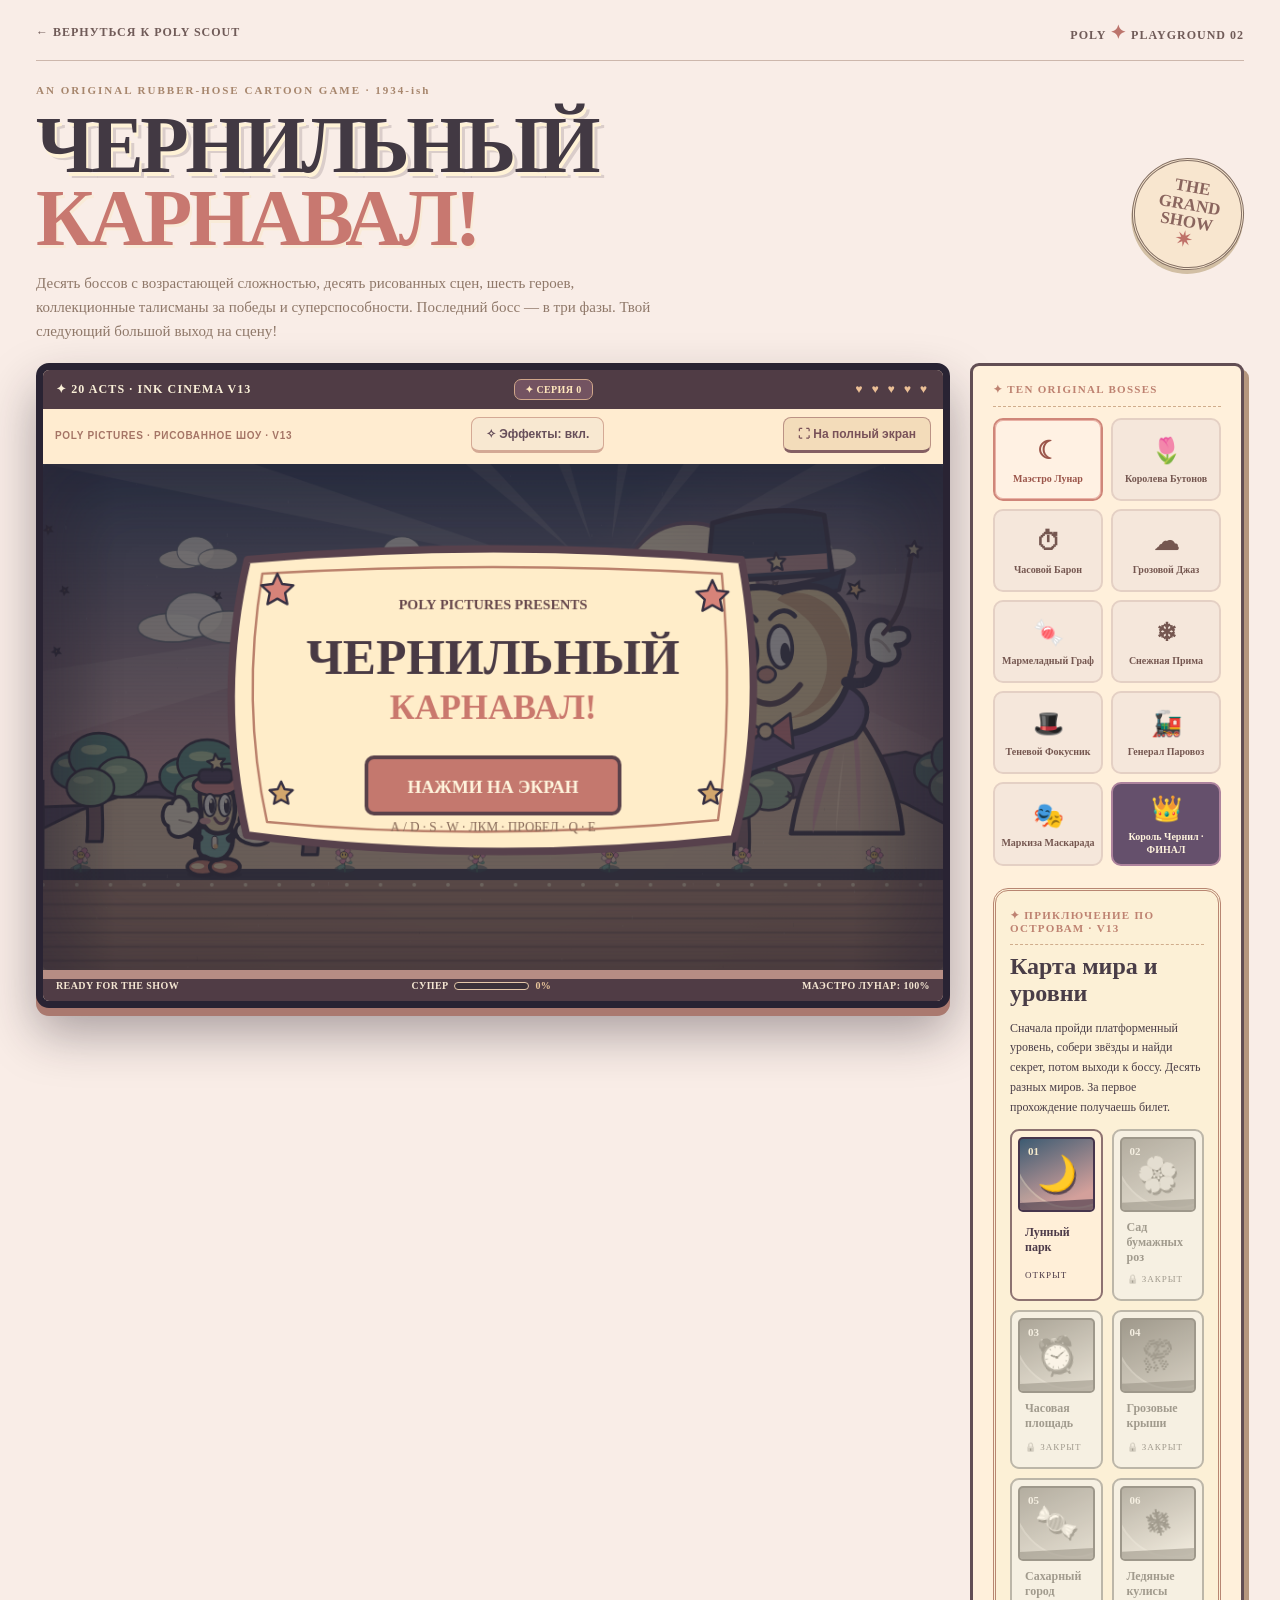
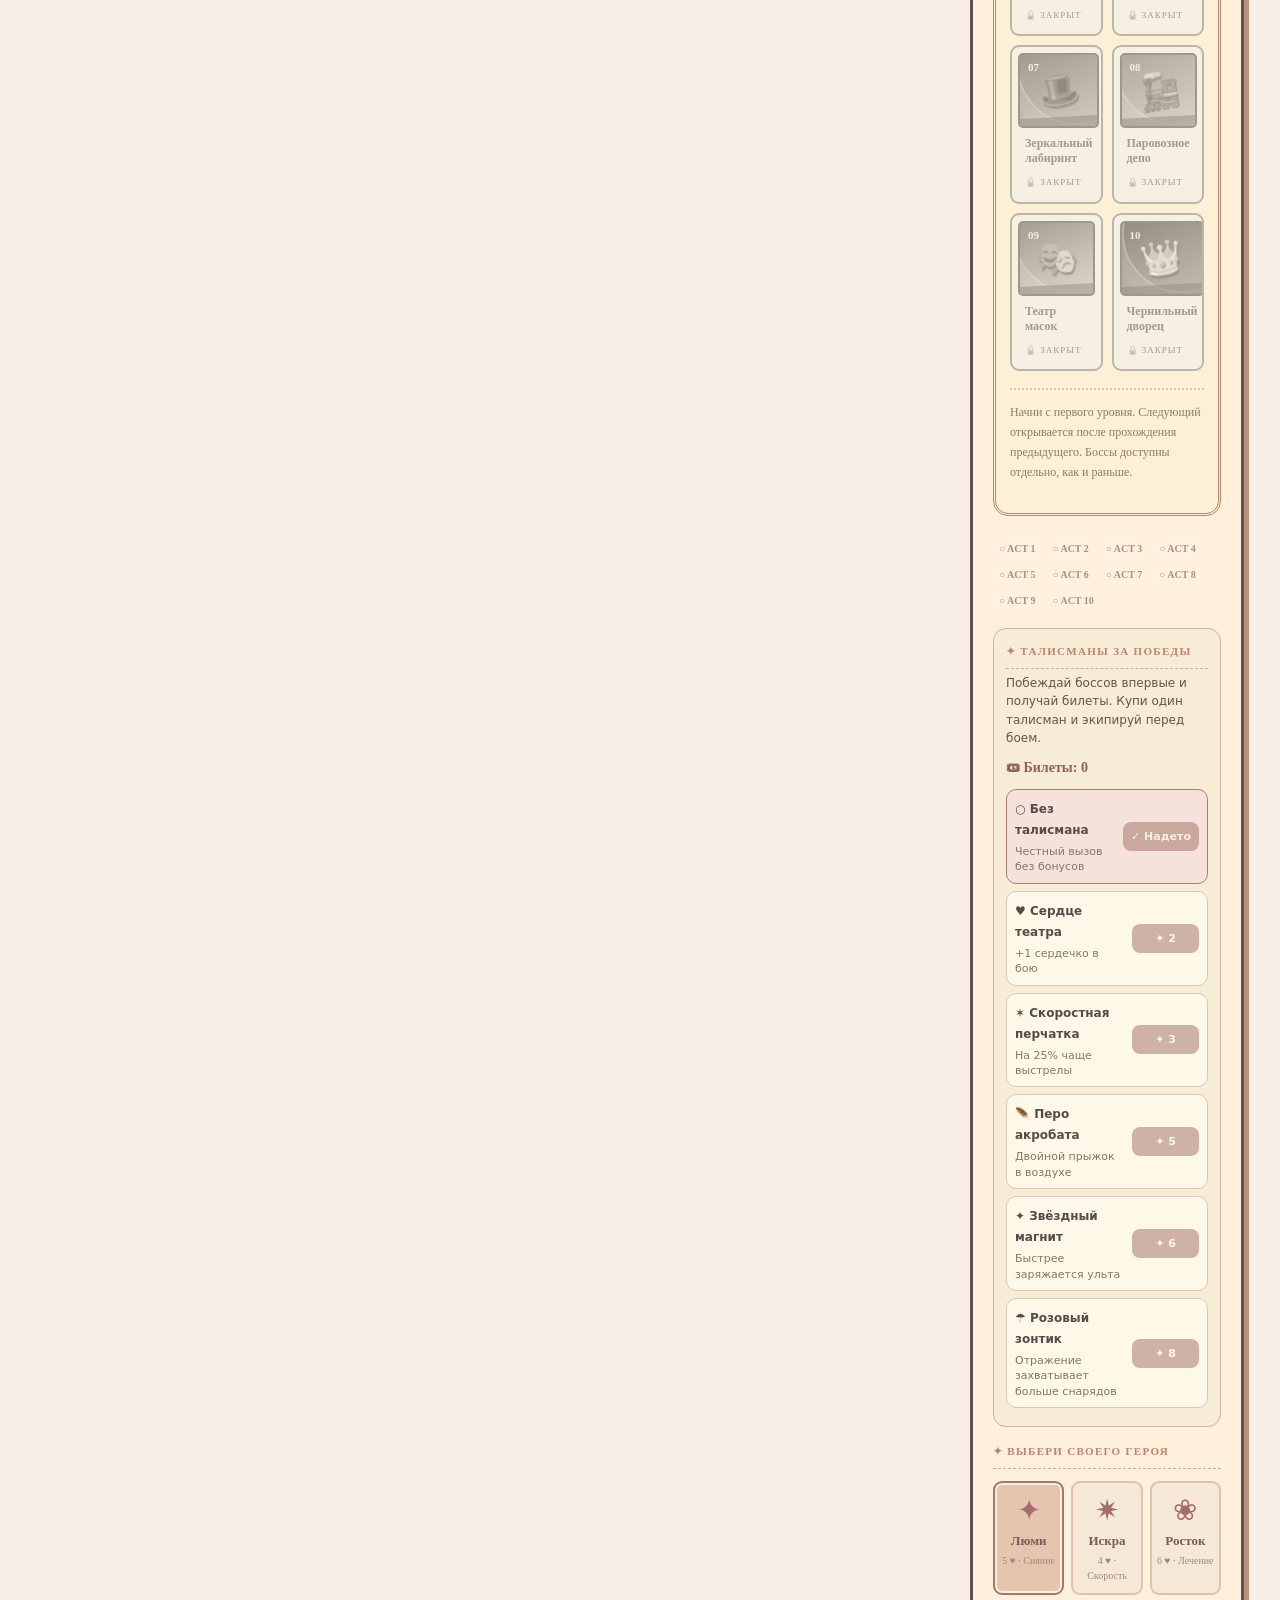
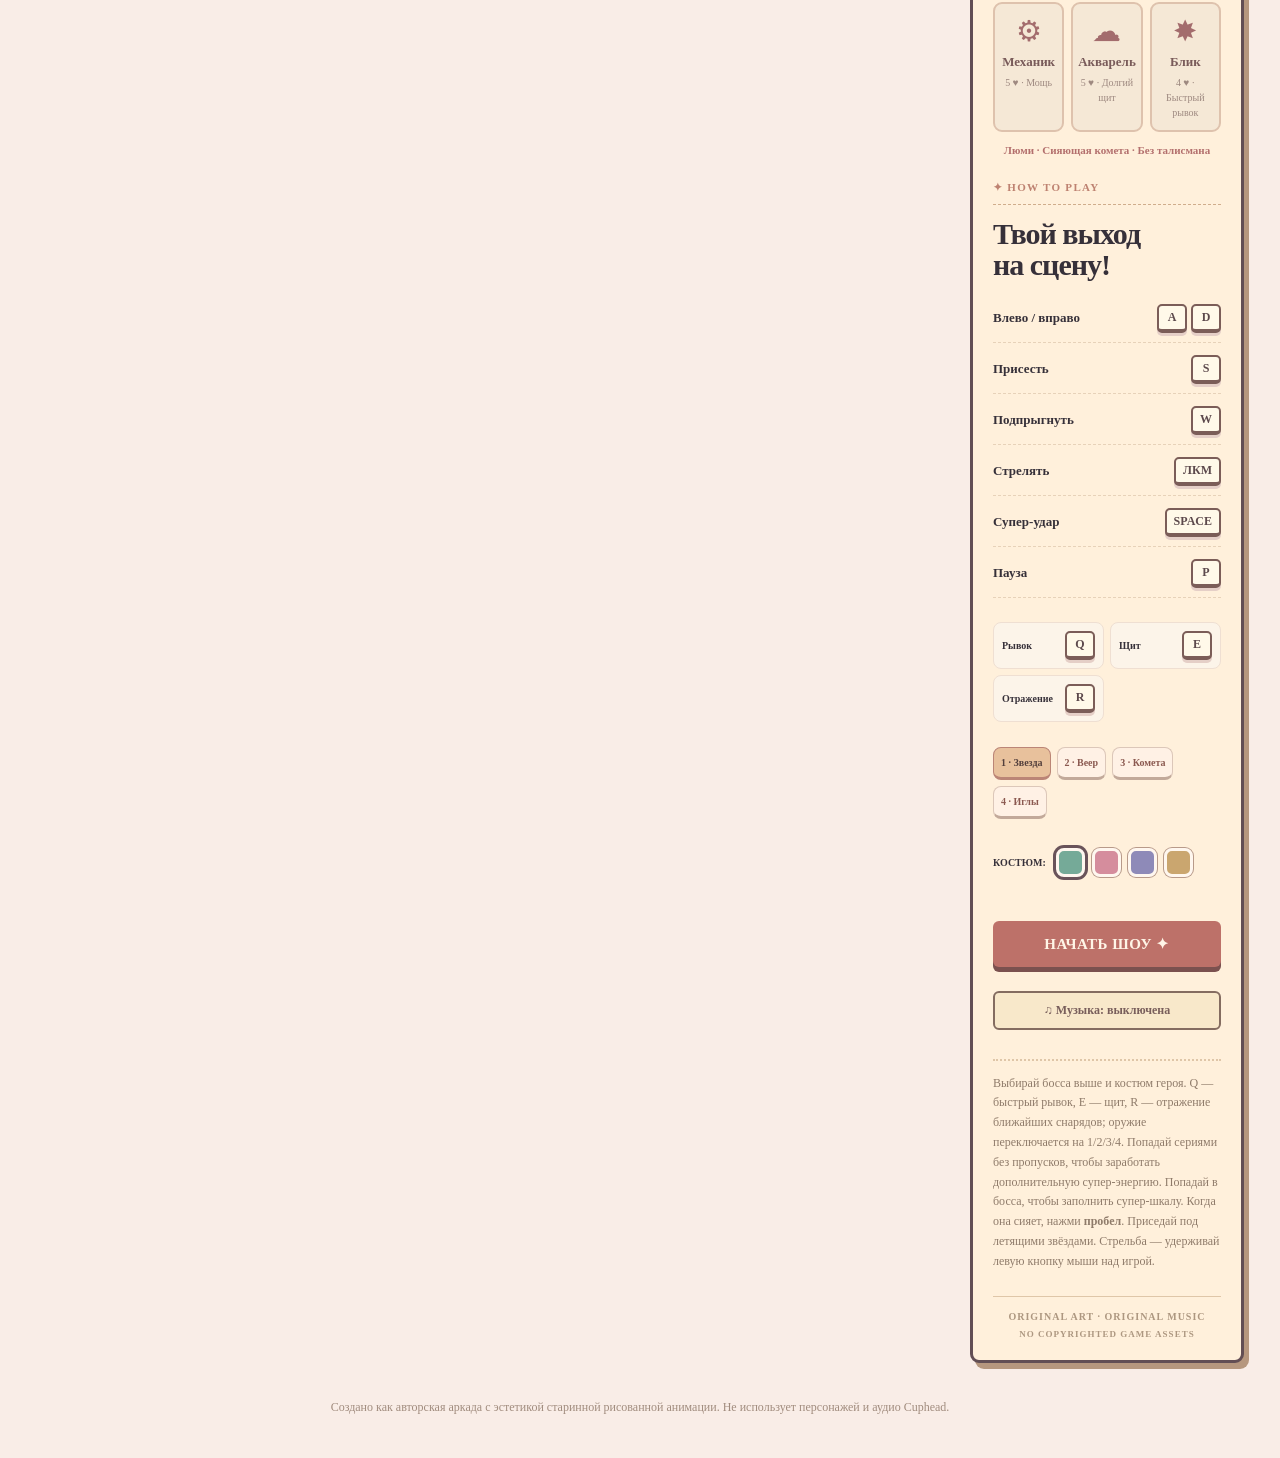
==== games/arcade/index.html @ b786dad6 "Add files via upload" ====
<!doctype html><html lang="ru"><head><meta charset="utf-8"><meta name="viewport" content="width=device-width, initial-scale=1"><meta name="theme-color" content="#ead8b7"><title>Чернильный карнавал · POLY PLAYGROUND</title><link rel="stylesheet" href="../games.css"><script src="../audio.js" defer></script><script src="cinema-art.js" defer></script><script src="arcade-v9.js" defer></script><script src="arcade.js" defer></script></head>
<body class="arcade-page arcade-v4 arcade-v6 arcade-v7 arcade-v8 arcade-v9 arcade-v10 arcade-v12"><div class="game-shell arcade-shell"><header class="game-header"><a href="../../index.html" class="back-link">← ВЕРНУТЬСЯ К POLY SCOUT</a><span class="game-brand">POLY <b>✦</b> PLAYGROUND 02</span></header>
<div class="arcade-hero"><div><div class="arcade-tagline">AN ORIGINAL RUBBER-HOSE CARTOON GAME · 1934-ish</div><h1>ЧЕРНИЛЬНЫЙ<br><em>КАРНАВАЛ!</em></h1><p>Десять боссов с возрастающей сложностью, десять рисованных сцен, шесть героев, коллекционные талисманы за победы и суперспособности. Последний босс — в три фазы. Твой следующий большой выход на сцену!</p></div><div class="arcade-stamp">THE<br>GRAND<br>SHOW <b>✷</b></div></div>
<div class="arcade-layout arcade-layout-v4"><div><section class="arcade-screen"><div class="arcade-game-top"><span>✦ 20 ACTS · INK CINEMA V13</span><span id="comboLabel" class="combo-label" aria-live="off">✦ СЕРИЯ 0</span><b id="livesLabel">♥ ♥ ♥ ♥</b></div><div class="screen-tools arcade-tools"><span>POLY PICTURES · РИСОВАННОЕ ШОУ · V13</span><button type="button" id="arcadeMotion" class="fullscreen-btn" aria-pressed="true">✧ Эффекты: вкл.</button><button type="button" id="fullscreenArcade" class="fullscreen-btn">⛶ На полный экран</button></div><div class="arcade-frame"><canvas id="game" width="960" height="540" tabindex="0" aria-label="Аркада: A D — ходить, S — присесть, W — прыгнуть, ЛКМ — выстрел, пробел — ульта"></canvas><div class="arcade-vignette"></div></div><div class="arcade-footer"><span id="actionStatus">READY FOR THE SHOW</span><div class="special-meter"><span>СУПЕР</span><div class="special-track"><div id="specialFill"></div></div><b id="specialLabel">0%</b></div><span id="bossLabel">МАЭСТРО ЛУНАР: 100%</span></div></section><div class="touch-controls" aria-label="Сенсорное управление"><div class="touch-left"><button class="touch-btn" data-key="KeyA" aria-label="Влево">A</button><button class="touch-btn" data-key="KeyD" aria-label="Вправо">D</button><button class="touch-btn" data-key="KeyS" aria-label="Присесть">S</button></div><div class="touch-right"><button class="touch-btn" data-key="KeyW" aria-label="Прыгать">W</button><button class="touch-btn big" data-key="MouseFire" aria-label="Стрелять">✦</button><button class="touch-btn" data-key="Space" aria-label="Ульта">★</button><button class="touch-btn" data-key="KeyQ" aria-label="Рывок">Q</button><button class="touch-btn" data-key="KeyE" aria-label="Щит">E</button><button class="touch-btn" data-key="KeyR" aria-label="Отразить снаряды">R</button></div></div></div>
<aside class="arcade-side"><div class="arcade-side-cap">✦ TEN ORIGINAL BOSSES</div><div id="bossSelect" class="arcade-boss-picker">
<button class="boss-pick active" data-boss="0"><span>☾</span>Маэстро Лунар</button>
<button class="boss-pick" data-boss="1"><span>🌷</span>Королева Бутонов</button>
<button class="boss-pick" data-boss="2"><span>⏱</span>Часовой Барон</button>
<button class="boss-pick" data-boss="3"><span>☁</span>Грозовой Джаз</button>
<button class="boss-pick" data-boss="4"><span>🍬</span>Мармеладный Граф</button>
<button class="boss-pick" data-boss="5"><span>❄</span>Снежная Прима</button>
<button class="boss-pick" data-boss="6"><span>🎩</span>Теневой Фокусник</button>
<button class="boss-pick" data-boss="7"><span>🚂</span>Генерал Паровоз</button><button class="boss-pick" data-boss="8"><span>🎭</span>Маркиза Маскарада</button><button class="boss-pick final-boss" data-boss="9"><span>👑</span>Король Чернил · ФИНАЛ</button></div>
<section class="v9-stage-card"><div class="arcade-side-cap">✦ ПРИКЛЮЧЕНИЕ ПО ОСТРОВАМ · V13</div><h3>Карта мира и уровни</h3><p>Сначала пройди платформенный уровень, собери звёзды и найди секрет, потом выходи к боссу. Десять разных миров. За первое прохождение получаешь билет.</p><div id="v9LevelMap" class="v9-level-map"></div><p class="arcade-note">Начни с первого уровня. Следующий открывается после прохождения предыдущего. Боссы доступны отдельно, как и раньше.</p></section><div id="bossProgress" class="boss-progress"></div><section class="charm-shop-card"><div class="arcade-side-cap">✦ ТАЛИСМАНЫ ЗА ПОБЕДЫ</div><p>Побеждай боссов впервые и получай билеты. Купи один талисман и экипируй перед боем.</p><strong class="charm-tickets">🎟 Билеты: <span id="ticketsLabel">0</span></strong><div id="charmShop" class="charm-list"></div></section>
<div class="arcade-side-cap" style="margin-top:18px">✦ ВЫБЕРИ СВОЕГО ГЕРОЯ</div>
<div class="hero-roster" id="heroRoster">
<button data-hero="0" class="hero-pick active"><span>✦</span><b>Люми</b><small>5 ♥ · Сияние</small></button>
<button data-hero="1" class="hero-pick"><span>✷</span><b>Искра</b><small>4 ♥ · Скорость</small></button>
<button data-hero="2" class="hero-pick"><span>❀</span><b>Росток</b><small>6 ♥ · Лечение</small></button>
<button data-hero="3" class="hero-pick"><span>⚙</span><b>Механик</b><small>5 ♥ · Мощь</small></button><button data-hero="4" class="hero-pick"><span>☁</span><b>Акварель</b><small>5 ♥ · Долгий щит</small></button><button data-hero="5" class="hero-pick"><span>✸</span><b>Блик</b><small>4 ♥ · Быстрый рывок</small></button>
</div><div class="hero-current" id="heroSelected">Люми · Сияющая комета</div>
<div class="arcade-side-cap" style="margin-top:18px">✦ HOW TO PLAY</div><h2>Твой выход<br>на сцену!</h2><div class="keys"><div class="key-line">Влево / вправо <span><kbd>A</kbd><kbd>D</kbd></span></div><div class="key-line">Присесть <span><kbd>S</kbd></span></div><div class="key-line">Подпрыгнуть <span><kbd>W</kbd></span></div><div class="key-line">Стрелять <span><kbd>ЛКМ</kbd></span></div><div class="key-line">Супер-удар <span><kbd>SPACE</kbd></span></div><div class="key-line">Пауза <span><kbd>P</kbd></span></div><div class="arcade-ability-grid"><div class="key-line">Рывок <span><kbd>Q</kbd></span></div><div class="key-line">Щит <span><kbd>E</kbd></span></div><div class="key-line">Отражение <span><kbd>R</kbd></span></div></div><div class="weapon-picker" id="weaponPicker"><button class="weapon-option active" data-weapon="star">1 · Звезда</button><button class="weapon-option" data-weapon="spread">2 · Веер</button><button class="weapon-option" data-weapon="heavy">3 · Комета</button><button class="weapon-option" data-weapon="needle">4 · Иглы</button></div>
<div class="arcade-look"><b>КОСТЮМ:</b><button title="Бирюза" data-costume="#75aa98" style="background:#75aa98" class="active"></button><button title="Роза" data-costume="#d58d9d" style="background:#d58d9d"></button><button title="Лаванда" data-costume="#8e8ab8" style="background:#8e8ab8"></button><button title="Золото" data-costume="#caa66f" style="background:#caa66f"></button></div>
<button id="playBtn" class="play-btn" type="button">НАЧАТЬ ШОУ ✦</button><button id="musicArcade" class="arcade-audio" type="button" aria-pressed="false">♫ Музыка: выключена</button><p class="arcade-note">Выбирай босса выше и костюм героя. Q — быстрый рывок, E — щит, R — отражение ближайших снарядов; оружие переключается на 1/2/3/4. Попадай сериями без пропусков, чтобы заработать дополнительную супер-энергию. Попадай в босса, чтобы заполнить супер-шкалу. Когда она сияет, нажми <b>пробел</b>. Приседай под летящими звёздами. Стрельба — удерживай левую кнопку мыши над игрой.</p><div class="arcade-record">ORIGINAL ART · ORIGINAL MUSIC<br><b>NO COPYRIGHTED GAME ASSETS</b></div></aside></div>
<footer class="arcade-after">Создано как авторская аркада с эстетикой старинной рисованной анимации. Не использует персонажей и аудио Cuphead.</footer></div></body></html>
---- games/games.css ----
*{box-sizing:border-box}body{margin:0;font:14px/1.5 Arial,sans-serif;color:#29312b}button,input{font:inherit}button{cursor:pointer}a{text-decoration:none;color:inherit}button:focus-visible,a:focus-visible,input:focus-visible{outline:3px solid #f48b67;outline-offset:3px}body.farm-page{background:#e8eee2}body.arcade-page{background:#f9ede7;color:#363039}.game-shell{max-width:1200px;margin:0 auto;padding:26px 35px 48px}.game-header{display:flex;justify-content:space-between;align-items:center;padding:0 0 23px;border-bottom:1px solid #30412a20;gap:15px}.back-link{font:800 11px 'Space Grotesk',Arial,sans-serif;letter-spacing:1.2px}.back-link:hover{text-decoration:underline}.game-brand{font:700 11px 'Space Grotesk',Arial,sans-serif;letter-spacing:1.5px}.game-brand b{font-size:19px;color:#e26e4c}.game-heading{display:flex;align-items:end;justify-content:space-between;gap:20px;margin:32px 0 28px}.mini-label{font:800 10px 'Space Grotesk',Arial,sans-serif;letter-spacing:2px;color:#8d978a}.game-heading h1{font:700 clamp(45px,5vw,65px)/1.02 'Space Grotesk',Arial,sans-serif;letter-spacing:-3.8px;margin:12px 0}.game-heading h1 em{font-style:normal;color:#da805a}.game-heading p{max-width:550px;color:#6d796c;margin:0}.game-counter{padding:13px 24px;min-width:150px;background:#f8fcf2;border:1px solid #cfdcca;border-radius:12px;text-align:right}.game-counter>span{display:block;font:800 10px 'Space Grotesk',Arial,sans-serif;letter-spacing:1px;color:#86937f}.game-counter strong{display:block;font:700 29px 'Space Grotesk',Arial,sans-serif;letter-spacing:-1px;color:#45644c}.farm-layout{display:grid;grid-template-columns:minmax(0,1.6fr) minmax(258px,.84fr);gap:22px;align-items:start}.pixel-frame{border:8px solid #f7fbf2;border-radius:17px;box-shadow:0 5px 0 #cbdac7,0 15px 36px #304a3217;background:#f7fbf2;min-width:0}.farm-topline{display:flex;justify-content:space-between;gap:10px;padding:11px 13px 15px;font:800 11px 'Space Grotesk',Arial,sans-serif;letter-spacing:1.2px}.farm-topline span:first-child{color:#467755}.canvas-container{background:#a0d39c;border-radius:8px;overflow:hidden}.canvas-container canvas{width:100%;display:block;image-rendering:pixelated;touch-action:manipulation;cursor:crosshair}.farm-hint{display:flex;justify-content:space-between;gap:10px;padding:13px 9px 4px;font:800 9px 'Space Grotesk',Arial,sans-serif;color:#8c9987;letter-spacing:.55px}.farm-hint span:last-child{color:#4c7758;text-align:right}.farm-shop{background:#f7fbf1;border:1px solid #d2decf;border-radius:16px;padding:25px;box-shadow:0 8px 28px #34552b0a}.shop-header h2{font:700 26px 'Space Grotesk',Arial,sans-serif;letter-spacing:-1.2px;margin:7px 0 19px}.shop-header h2 span{color:#df8f62}.seed-list{display:flex;flex-direction:column;gap:9px}.seed{width:100%;display:flex;align-items:center;gap:11px;background:#edf3e7;border:2px solid transparent;border-radius:11px;padding:11px;text-align:left}.seed.active{border-color:#6fa777;background:#e8f2e1}.seed:hover{background:#e1efdc}.seed-art{background:#f7fbf2;border-radius:8px;width:42px;height:42px;display:grid;place-items:center;font-size:23px}.seed>span:nth-child(2){flex:1;display:flex;flex-direction:column;gap:3px}.seed strong{font:700 13px 'Space Grotesk',Arial,sans-serif}.seed small{font-size:11px;color:#879182}.seed b{font:700 12px 'Space Grotesk',Arial,sans-serif;color:#68816a}.farm-note{font-size:12px;color:#7d8d7d;line-height:1.75;margin:21px 0}.farm-progress{padding:18px 0;border-top:1px dashed #ced9cb}.farm-progress>span{font:800 10px 'Space Grotesk',Arial,sans-serif;letter-spacing:1px;display:flex;justify-content:space-between}.progress-track{height:8px;background:#dbe5d5;border-radius:10px;margin:12px 0}.progress-track div{height:100%;width:0%;border-radius:10px;background:#f4b55c;transition:width .3s}.farm-progress small{color:#849181;font-size:11px}.farm-name-label{font:800 10px 'Space Grotesk',Arial,sans-serif;letter-spacing:1px;display:flex;flex-direction:column;gap:9px;margin-top:16px;color:#818f7e}.farm-name-label input{border:1px solid #d4dfd0;border-radius:8px;background:#fff;padding:12px;outline:none;color:#28312b}.subtle-btn{background:none;border:0;padding:17px 0 0;color:#ac7568;font-size:11px;font-weight:800;text-align:left}.after-game{margin:35px 0 0;text-align:center;font-size:12px;color:#90a18d}.game-toast{position:fixed;bottom:24px;right:24px;padding:11px 17px;background:#29312b;color:#fff;border-radius:9px;opacity:0;transform:translateY(50px);transition:all .2s;z-index:8;pointer-events:none}.game-toast.visible{opacity:1;transform:translateY(0)}.arcade-page .mini-label{color:#b29292}.arcade-page .game-heading h1 em{color:#e86c5e}.arcade-page .game-heading p{color:#887a7b}.arcade-layout{display:grid;grid-template-columns:minmax(0,1fr) 245px;gap:18px;align-items:start}.arcade-screen{background:#fff7f2;border:8px solid #fff7f2;border-radius:16px;box-shadow:0 5px 0 #e6cfc5,0 16px 36px #734b4915;overflow:hidden}.arcade-game-top{display:flex;align-items:center;justify-content:space-between;padding:8px 13px 13px;font:800 10px 'Space Grotesk',Arial,sans-serif;letter-spacing:1.1px}.arcade-game-top b{color:#db6358}.arcade-screen canvas{width:100%;aspect-ratio:16/9;display:block;background:#f5d3b7;image-rendering:auto;touch-action:none}.arcade-footer{padding:12px;display:flex;align-items:center;justify-content:space-between;gap:10px;font:800 10px 'Space Grotesk',Arial,sans-serif;color:#9d8682}.arcade-side{background:#fff9f3;border:1px solid #f0dcd4;border-radius:14px;padding:21px}.arcade-side h2{font:700 25px 'Space Grotesk',Arial,sans-serif;margin:9px 0 19px;letter-spacing:-1px}.keys{display:flex;flex-direction:column;gap:15px}.key-line{display:flex;justify-content:space-between;align-items:center;font-size:12px;font-weight:700}.key-line span{display:flex;gap:4px}.key-line kbd{font:800 12px 'Space Grotesk',Arial,sans-serif;border:1px solid #e9d4cd;background:#f9ece6;border-radius:6px;min-width:27px;height:28px;display:grid;place-items:center;padding:0 7px;box-shadow:0 3px 0 #e5cfc7}.arcade-note{border-top:1px dashed #e9d8d3;padding-top:18px;margin-top:22px;color:#a38f8b;line-height:1.7;font-size:12px}.play-btn{border:0;background:#e66d5e;color:#fff;width:100%;border-radius:9px;padding:13px;font-weight:800;letter-spacing:.5px;margin-top:12px;box-shadow:0 4px 0 #ba4d43}.play-btn:active{transform:translateY(3px);box-shadow:0 1px 0 #ba4d43}.touch-controls{display:none;justify-content:space-between;gap:10px;margin:18px 0}.touch-left,.touch-right{display:flex;gap:8px}.touch-btn{border:2px solid #d99f92;background:#fbe8df;border-radius:11px;width:62px;height:53px;font:800 19px 'Space Grotesk',Arial,sans-serif;color:#8b5650;touch-action:none;user-select:none}.touch-btn.big{width:68px;background:#f7bb94}.arcade-after{text-align:center;color:#b5a0a0;margin-top:31px;font-size:12px}@media(max-width:880px){.game-shell{padding:16px}.farm-layout,.arcade-layout{grid-template-columns:1fr}.farm-shop{padding:18px}.arcade-side{padding:18px}.touch-controls{display:flex}.arcade-game-top{font-size:9px}}@media(max-width:530px){.game-heading{align-items:start}.game-heading h1{font-size:43px;letter-spacing:-2.6px}.game-heading p{font-size:12px}.game-counter{padding:9px;min-width:94px}.game-counter>span{font-size:8px}.game-counter strong{font-size:20px}.farm-hint{font-size:7px}.farm-topline{font-size:9px}.arcade-footer{font-size:8px}.game-brand{font-size:9px}.back-link{font-size:9px}.touch-btn{width:48px;height:48px}.touch-btn.big{width:57px}}

/* ===========================================================================
   POLY PLAYGROUND v4 — original visual art direction, responsive + offline.
   =========================================================================== */
:root{color-scheme:light}button{transition:transform .18s,background .18s,box-shadow .18s}button:active{transform:translateY(2px)}
.farm-v4{background:#e6ebdc;color:#3e4a37;font-family:'Trebuchet MS',Verdana,Arial,sans-serif;background-image:radial-gradient(circle at 70% -10%,#fffae7 0,transparent 35%),radial-gradient(circle at 2% 60%,#d5e1cd 0,transparent 35%)}
.farm-v4 .game-shell{max-width:1410px;padding:22px 38px 44px}
.farm-v4 .game-header{border-bottom:1px solid #c5d0b9;padding-bottom:17px}
.farm-v4 .back-link,.farm-v4 .game-brand{font-family:'Trebuchet MS',Arial,sans-serif;color:#596e56;font-size:11px;letter-spacing:1.35px}
.farm-v4 .game-brand b{color:#b88156}
.farm-headline{display:flex;align-items:center;justify-content:space-between;gap:20px;padding:33px 0 25px;position:relative}
.micro-label{display:block;font-size:11px;letter-spacing:2px;font-weight:900;color:#8f9d85}
.farm-headline h1{font:900 clamp(45px,5.5vw,78px)/1.1 Georgia,'Times New Roman',serif;letter-spacing:-3.5px;color:#3f6049;margin:11px 0 11px}
.farm-headline h1 em{font-style:normal;color:#b87858}.flower-dot{font:37px/1 Georgia,serif;vertical-align:top;margin-left:6px;color:#e6b27e}
.farm-headline p{color:#73836d;max-width:600px;line-height:1.6;margin:0;font-size:14px}
.farm-head-illustration{width:170px;height:90px;flex-shrink:0;position:relative;border-radius:120px 120px 15px 15px;background:linear-gradient(140deg,#d6e3c9,#faf3db);border:2px solid #e2e8d4;box-shadow:0 8px 0 #cdd9c5}
.farm-head-illustration span{position:absolute}.farm-head-illustration span:nth-child(1){font-size:54px;color:white;left:15px;top:-20px}.farm-head-illustration span:nth-child(2){font-size:56px;color:#d0ad67;right:7px;top:3px}.farm-head-illustration span:nth-child(3){font-size:64px;color:#a1795d;left:62px;bottom:-5px}
.farm-layout-v4{display:grid;grid-template-columns:minmax(0,1fr) 292px;gap:19px;align-items:start}
.farm-playfield{min-width:0;overflow:hidden;background:#fffef4;border:1px solid #d4ddca;border-radius:18px;box-shadow:0 7px 0 #c9d6c4,0 19px 42px #354d3820;padding:11px}
.farm-status{display:flex;gap:7px;margin-bottom:10px;flex-wrap:nowrap}
.farm-stat{flex:1;background:#f2f5e9;border:1px solid #dfe7d6;padding:8px 12px;border-radius:9px;min-width:0}
.farm-stat span{display:block;font-size:9px;letter-spacing:1.1px;color:#91a087;font-weight:900}.farm-stat strong{display:block;font:800 14px/1.3 'Trebuchet MS',Arial,sans-serif;color:#547253;margin-top:3px;white-space:nowrap}
.farm-stat.coin-stat{background:#f8eed7;border-color:#ecdec4}.farm-stat.coin-stat strong{color:#ae8552}
.farm-canvas-wrap{position:relative;background:#8fbf83;border-radius:10px;overflow:hidden;border:4px solid #7caa76;box-shadow:inset 0 0 0 4px #537f58}
.farm-canvas-wrap canvas{width:100%;display:block;image-rendering:pixelated;aspect-ratio:5/3;touch-action:manipulation;cursor:crosshair}
.farm-weather-indicator{position:absolute;right:12px;top:12px;background:#fffdf0e6;color:#466652;padding:7px 12px;border-radius:8px;box-shadow:0 3px 0 #334e3530;font-size:11px;letter-spacing:.3px;font-weight:900}
.farm-canvas-badge{position:absolute;bottom:12px;left:12px;background:#fffdf0e8;border:1px solid #ecdcb7;padding:7px 10px;border-radius:5px;font-weight:900;letter-spacing:.4px;font-size:10px;color:#7d916b;max-width:calc(100% - 220px)}
.farm-hint-overlay{position:absolute;bottom:13px;right:12px;background:#355b4abe;border-radius:5px;color:#fff9de;padding:6px 9px;font-size:10px;font-weight:900}
.farm-toolbar{display:flex;gap:7px;align-items:stretch;padding-top:12px;flex-wrap:wrap}
.farm-tool{border:2px solid #dfe7d5;border-bottom-width:4px;border-radius:9px;background:#f3f6eb;display:flex;align-items:center;gap:7px;padding:9px 10px;color:#54714b;min-height:49px;font-weight:900;font-size:11px}
.farm-tool kbd{background:#fffdf5;color:#7f9780;border:1px solid #dce6ce;border-radius:4px;font:900 10px Verdana,Arial;display:grid;place-items:center;width:17px;height:20px}.farm-tool .tool-icon{font-size:21px;line-height:1}
.farm-tool.active{background:#d5e8c7;color:#36543a;border-color:#83a77a;box-shadow:inset 0 0 0 1px #b1d1a5}
.toolbar-help{flex:1;text-align:right;align-self:center;color:#82967b;font-size:10px;min-width:120px}.toolbar-help b{color:#49674a}
.farm-ambient-bar{margin:12px 1px 1px;background:#f6f1df;border:1px solid #ebdfc4;border-radius:10px;padding:12px;display:flex;align-items:center;justify-content:space-between;gap:12px;flex-wrap:wrap}
.ambient-copy{display:flex;flex-direction:column;gap:3px;min-width:150px}.ambient-copy strong{font:900 12px Georgia,serif;color:#796955}.ambient-copy span{font-size:10px;color:#a4957b;line-height:1.35}
.ambient-actions{display:flex;flex-wrap:wrap;gap:6px}.ambient-button{background:#fffbef;border:1px solid #e4d8bd;border-bottom-width:3px;border-radius:7px;color:#796b55;font-weight:900;font-size:10px;padding:8px 10px}
.ambient-button[aria-pressed="true"]{background:#e2eddd;border-color:#9eb69e;color:#527252}
.farm-sidebar{display:flex;flex-direction:column;gap:13px}.farm-card{background:#fbfcf3;border:1px solid #d4dfca;border-radius:14px;padding:19px;box-shadow:0 5px 0 #d0ddc8}
.farm-card-title>span,.farm-small-label{display:block;font-size:10px;font-weight:900;color:#9baa95;letter-spacing:1.4px}.farm-card-title h2{font:800 30px/1.1 Georgia,serif;margin:6px 0 10px;color:#456747}.farm-sprig{color:#d59b75;font-size:19px}.farm-card-title p{font-size:11px;line-height:1.5;color:#84957e;margin:0 0 13px}
.farm-seeds{display:flex;flex-direction:column;gap:7px}.farm-seed{display:flex;align-items:center;gap:3px;border:2px solid #e1e9d9;border-radius:9px;background:#f2f5ec;padding:3px}.farm-seed.selected{border-color:#8bae84;background:#eaf1e4}.farm-seed .seed-choose{border:0;background:transparent;display:flex;align-items:center;text-align:left;padding:6px 5px;gap:9px;min-width:0;flex:1}
.seed-emoji{display:grid;place-items:center;width:33px;height:33px;flex-shrink:0;background:#fffaf0;border-radius:7px;font-size:21px}.seed-text{display:flex;flex-direction:column;min-width:0;flex:1}.seed-text b{color:#465f45;font-size:11px;white-space:nowrap}.seed-text small{font-size:9px;color:#8ba182;margin-top:3px}.seed-count{color:#588363;font:900 11px Georgia,serif}
.seed-buy{border:0;border-radius:6px;background:#5f8962;color:#fff5dd;display:flex;flex-direction:column;align-items:center;justify-content:center;width:34px;height:38px;line-height:1.1;font-weight:900;font-size:15px;flex-shrink:0}.seed-buy span{font-size:9px;color:#f2e5be}
.farm-side-note{margin:13px 0 0;font-size:10px;line-height:1.65;color:#81947d}.farm-task{background:#fff9e9;border-color:#e8ddc3}.farm-task h3{font:800 20px Georgia,serif;letter-spacing:-.7px;color:#866b58;margin:8px 0}.farm-task p{font-size:11px;color:#998775;line-height:1.5;margin-bottom:12px}.farm-quest-progress{height:9px;border-radius:20px;background:#e9e2ca;overflow:hidden}.farm-quest-progress div{height:100%;width:0;background:#c2b373;transition:width .2s}.farm-quest-footer{display:flex;justify-content:space-between;color:#9e8c75;font-size:11px;margin-top:8px}.farm-quest-footer b{color:#ab8452}
.farm-stats{display:grid;grid-template-columns:1fr 1fr;gap:11px}.stat-pair{background:#f0f5e9;border-radius:8px;padding:10px}.stat-pair>span{display:block;font-size:8px;letter-spacing:.7px;color:#8fa38a;font-weight:900}.stat-pair strong{color:#527255;font:900 23px Georgia,serif}.small-caption{font-size:10px;grid-column:1/-1;margin:-2px 0;color:#879984}.farm-name-control{grid-column:1/-1;display:flex;flex-direction:column;gap:5px}.farm-name-control label{font-size:9px;color:#9aaa91;letter-spacing:1px;font-weight:900}.farm-name-control input{width:100%;border:1px solid #d7e2cd;border-radius:7px;padding:9px 10px;color:#4d694e;background:#fffdf5;outline:0;font-size:12px}.farm-name-control input:focus{border-color:#86aa78}.farm-actions{display:flex;gap:7px;grid-column:1/-1}.farm-actions button{border:1px solid #8eaf86;border-bottom-width:3px;border-radius:7px;background:#668f6b;color:#fff;padding:9px 7px;flex:1;font-size:11px;font-weight:900}.farm-actions button:last-child{background:#fffdf5;border-color:#d8e2cd;color:#a1ad98;flex:0 0 75px}
.farm-footnote{display:flex;flex-wrap:wrap;justify-content:space-between;gap:8px;margin-top:23px;color:#889986;font-size:10px}.farm-footnote span{font-weight:900;letter-spacing:.9px}

/* The Ink Carnival — vintage, hand-drawn poster framing. */
.arcade-v4{font-family:Georgia,'Times New Roman',serif;background:#eadcc6;color:#453a3c;background-image:radial-gradient(circle at 52% -4%,#fff5dd 0,transparent 40%),repeating-linear-gradient(95deg,#ffffff18 0,#ffffff18 1px,transparent 1px,transparent 15px)}
.arcade-v4 .game-shell{max-width:1390px;padding:21px 36px 42px}.arcade-v4 .game-header{border-color:#ad8f8090;padding-bottom:16px}.arcade-v4 .back-link,.arcade-v4 .game-brand{font-family:Georgia,serif;color:#705b58;font-size:12px;letter-spacing:1px}.arcade-v4 .game-brand b{color:#bc746c}
.arcade-hero{display:flex;align-items:center;justify-content:space-between;padding:23px 0 20px}.arcade-tagline{letter-spacing:2px;font:900 11px Georgia,serif;color:#a7866d}.arcade-hero h1{font:900 clamp(52px,6.2vw,91px)/.92 Georgia,serif;letter-spacing:-3.5px;color:#423943;text-shadow:2px 3px #f8ead7;margin:13px 0 16px}.arcade-hero h1 em{font-style:normal;color:#bf7169;text-shadow:2px 3px #f9ebd8}.arcade-hero p{font-size:15px;line-height:1.6;color:#8f7869;max-width:620px;margin:0}.arcade-stamp{height:112px;width:112px;border:3px double #836f63;border-radius:50%;display:flex;align-items:center;justify-content:center;flex-direction:column;transform:rotate(10deg);font:900 17px/1.05 Georgia,serif;color:#8a655e;position:relative;background:#f8e6cf;text-align:center;box-shadow:0 4px 0 #d2bfa4}.arcade-stamp b{font-size:18px;color:#bf7169}
.arcade-layout-v4{grid-template-columns:minmax(0,1fr) 274px;gap:20px}.arcade-v4 .arcade-screen{background:#ffecd0;border:7px solid #503c45;border-radius:13px;box-shadow:0 7px 0 #ad8770,0 18px 42px #66504a33;overflow:hidden}.arcade-v4 .arcade-game-top{padding:9px 13px;color:#faf0d8;font:900 12px Georgia,serif;background:#503c45}.arcade-v4 .arcade-game-top b{color:#ecc096;letter-spacing:3px}.arcade-frame{position:relative;overflow:hidden}.arcade-v4 .arcade-frame canvas{display:block;width:100%;aspect-ratio:16/9;image-rendering:auto;touch-action:none;cursor:crosshair;outline:0}.arcade-vignette{position:absolute;inset:0;pointer-events:none;box-shadow:inset 0 0 50px 22px #3d313439;border-radius:5px}.arcade-v4 .arcade-footer{display:flex;gap:8px;background:#503c45;color:#f4e6d2;padding:10px 13px;align-items:center;font:900 10px Georgia,serif;letter-spacing:.4px}.special-meter{display:flex;align-items:center;gap:6px;min-width:155px}.special-track{width:75px;height:8px;border:1px solid #e4c7a9;background:#3a3039;border-radius:15px;overflow:hidden}.special-track>div{height:100%;background:linear-gradient(90deg,#dfb974,#ffe1a0);width:0;transition:width .12s}.special-meter b{color:#e9c69b;min-width:34px}.arcade-v4 .arcade-side{border:3px solid #624e54;border-radius:9px;padding:17px 20px;background:#fff0d7;box-shadow:5px 6px #b6977e}.arcade-side-cap{font:900 11px Georgia,serif;color:#be8271;letter-spacing:1.3px;border-bottom:1px dashed #d0ad8c;padding-bottom:10px}.arcade-v4 .arcade-side h2{font:900 30px/1.05 Georgia,serif;margin:13px 0 23px;letter-spacing:-1px}.arcade-v4 .keys{gap:12px}.arcade-v4 .key-line{font:800 13px Georgia,serif;border-bottom:1px dashed #e7d2b9;padding-bottom:9px;gap:10px}.arcade-v4 .key-line kbd{background:#fff9e9;border:2px solid #7b5d58;border-bottom-width:4px;border-radius:5px;color:#5c494c;min-width:30px;height:29px;font:900 12px Georgia,serif}.arcade-v4 .play-btn{font:900 15px Georgia,serif;margin-top:22px;padding:14px 12px;background:#bd7169;border-radius:6px;box-shadow:0 5px 0 #7b514f;color:#fff5e7}.arcade-v4 .arcade-note{font:12px/1.6 Georgia,serif;color:#8f7b6a;border-top:2px dotted #dfc6a8;margin-top:17px;padding-top:13px}.arcade-audio{border:2px solid #846c60;background:#f8e8ca;border-radius:6px;width:100%;padding:10px;margin-top:12px;color:#785e5b;font:900 12px Georgia,serif}.arcade-audio[aria-pressed="true"]{background:#e4eacb;color:#557155}.arcade-record{font:900 10px/1.75 Georgia,serif;text-align:center;color:#ad9780;letter-spacing:1px;border-top:1px solid #dfc6a8;padding-top:11px}.arcade-record b{font-size:9px}.arcade-v4 .arcade-after{font:12px/1.5 Georgia,serif;color:#a18c7e;text-align:center;margin-top:35px}
.arcade-v4 .touch-btn{font-family:Georgia,serif;background:#f6e3c9;border:2px solid #725458;color:#684d54}.arcade-v4 .touch-btn.big{background:#eed3a0}
@media(max-width:1090px){.farm-layout-v4,.arcade-layout-v4{grid-template-columns:minmax(0,1fr)}.farm-sidebar{display:grid;grid-template-columns:1fr 1fr;align-items:start}.farm-sidebar>.farm-card:first-child{grid-row:span 2}.arcade-v4 .arcade-side{max-width:none}.arcade-v4 .keys{display:grid;grid-template-columns:repeat(2,1fr)}.arcade-v4 .touch-controls{display:flex;gap:6px}}
@media(max-width:670px){.farm-v4 .game-shell,.arcade-v4 .game-shell{padding:13px 12px 28px}.farm-headline{padding:24px 0 17px}.farm-headline h1{font-size:45px;letter-spacing:-2px}.farm-head-illustration{display:none}.farm-layout-v4{gap:11px}.farm-playfield{padding:6px}.farm-stat{padding:6px}.farm-stat span{font-size:7px}.farm-stat strong{font-size:10px}.farm-canvas-badge{max-width:72%;font-size:8px;bottom:6px;left:5px}.farm-hint-overlay{display:none}.farm-weather-indicator{font-size:8px;padding:4px 6px;right:5px;top:5px}.farm-tool{flex:1;min-width:68px;justify-content:center;gap:3px;padding:6px 3px;font-size:9px}.farm-tool kbd{width:13px;height:16px;font-size:8px}.farm-tool .tool-icon{font-size:17px}.toolbar-help{flex-basis:100%;text-align:center}.farm-sidebar{display:flex}.farm-ambient-bar{padding:9px}.ambient-actions{width:100%}.ambient-button{flex:1;font-size:9px;padding:7px 3px}.farm-footnote{font-size:9px}.arcade-hero{padding:21px 0}.arcade-hero h1{font-size:52px;line-height:.93;letter-spacing:-2px}.arcade-hero p{font-size:12px}.arcade-stamp{display:none}.arcade-v4 .arcade-game-top,.arcade-v4 .arcade-footer{font-size:8px}.arcade-v4 .arcade-footer{flex-wrap:wrap}.special-meter{order:3;flex-basis:100%;justify-content:center}.arcade-v4 .keys{grid-template-columns:1fr 1fr}.arcade-v4 .arcade-side{padding:15px}.arcade-v4 .touch-btn{min-width:0;width:43px;height:47px}.arcade-v4 .touch-btn.big{width:45px}.arcade-v4 .touch-controls{justify-content:space-between}}

.farm-touch-pad{display:none;align-items:center;justify-content:space-between;gap:12px;padding:12px 2px 0}.farm-touch-pad>div{display:flex;flex-direction:column;align-items:center;gap:4px}.farm-touch-pad>div>div{display:flex;gap:4px}.farm-touch-pad button{touch-action:none;user-select:none;width:51px;height:42px;border:2px solid #8fab81;border-bottom-width:4px;border-radius:8px;background:#ecf3e7;color:#4d7455;font:900 21px Georgia,serif}.farm-touch-pad .farm-touch-action{width:118px;height:58px;font:900 12px 'Trebuchet MS',Arial,sans-serif;background:#71916b;color:#fffdeb}@media(max-width:800px){.farm-touch-pad{display:flex}}

/* Clover Hollow v5 — warmer, more tactile and immersive field framing. */
.farm-v5{background:radial-gradient(circle at 60% 2%,#f7f1dc 0,transparent 35%),#e8ebdf}
.farm-v5 .farm-playfield{background:#fffbef;border:1px solid #d7d7b7;box-shadow:0 5px 0 #d6d3af,0 16px 40px #7d8b6b1a}
.farm-v5 .farm-canvas-wrap{border:5px solid #806950;outline:3px solid #d4bb89;box-shadow:0 6px 0 #5e4e3a,inset 0 0 0 4px #e4cfa6;border-radius:7px;overflow:hidden}
.farm-v5 #farm{display:block;background:#70ae62;image-rendering:pixelated}
.farm-v5 .farm-stat{background:#efe8d3;border:1px solid #e0d5bc;box-shadow:inset 0 2px #fff9e9}
.farm-v5 .farm-stat strong{color:#634d3e}
.farm-v5 .farm-card{background:#fff9ed;box-shadow:0 4px 0 #d8d4b5;border-color:#e2ddc9}
.farm-v5 .farm-tool.active{background:#c2d7a0;border-color:#809b6b}
.farm-v5 .farm-canvas-badge{background:#fff6dcdf;border:2px solid #745b42;color:#624b39}
.farm-v5 .farm-hint-overlay{background:#4a5e3edb;color:#ffefcf}
.farm-v5 .farm-discovery{margin:13px 3px 4px;padding:10px 15px;border:1px dashed #d8c3a3;border-radius:9px;background:#fff3dd;color:#77644c;font-size:11px;line-height:1.6}
.farm-v5 .farm-discovery b{color:#8b6843;letter-spacing:.8px}.farm-v5 .farm-discovery kbd{border-radius:4px;border:1px solid #ceb99b;padding:2px 5px;background:#fffaf0;color:#664c38;font-weight:800}
@media(max-width:670px){.farm-v5 .farm-canvas-wrap{border-width:3px;outline-width:1px}.farm-v5 .farm-discovery{font-size:10px;margin:11px 2px 4px}}

/* v5: farm valley atlas, character atelier and time-cycle */
.time-cycle{background:#eff2e7;border:1px solid #d9e4cf;border-radius:10px;padding:10px 12px 9px;margin-top:10px}
.cycle-label{display:flex;align-items:center;justify-content:space-between;gap:12px;flex-wrap:wrap;font-size:10px;color:#567454}
.cycle-label strong{font-size:10px;letter-spacing:.35px}.cycle-label span{font-weight:800;color:#b07961}
.phase-track{height:6px;margin-top:8px;background:#d4dfca;border-radius:6px;overflow:hidden}.phase-track>div{height:100%;width:0;background:linear-gradient(90deg,#9fbd77,#e8bc83,#8474af);transition:width .4s}
.valley-map-card,.character-card{background:#fffdf1}.valley-map-card h3,.character-card h3{font:800 24px Georgia,serif;color:#496c50;margin:9px 0 10px}.valley-map-card h3 span{color:#c5a477}.valley-map-card p,.character-card p{font-size:11px;color:#829179;line-height:1.6;margin:10px 0}
#farmMap{width:100%;display:block;border:4px solid #e8dac0;border-radius:9px;image-rendering:pixelated;cursor:crosshair;background:#8eba86}
.fast-travel{display:grid;grid-template-columns:1fr 1fr;gap:6px}.fast-travel button,.forage-btn{border:1px solid #d0e0c6;background:#e9f1dc;border-bottom:3px solid #a9c5a2;color:#52714e;border-radius:8px;padding:9px 8px;font-weight:800;font-size:11px}
.fast-travel button:hover,.forage-btn:hover{background:#dbeacb}.forage-btn{margin-top:8px;width:100%;background:#f4e6c5;color:#8e694b;border-color:#ead8af;border-bottom-color:#c7ac72}
.custom-line{padding:9px 0 8px;border-top:1px dashed #dce8d4;display:flex;justify-content:space-between;align-items:center;gap:8px}.custom-line strong{font-size:11px;color:#5e795a}.swatch-row{display:flex;gap:5px;flex-wrap:wrap}.look-swatch{border:2px solid #f9f7e7;border-radius:7px;width:26px;height:26px;font-size:12px;font-weight:900;color:#fff;box-shadow:0 0 0 1px #d4dbcf}.look-swatch.chosen{box-shadow:0 0 0 2px #5d845d;transform:scale(1.09)}
.seed-subhead{font-size:10px;letter-spacing:.2px;color:#8b9c82;font-weight:700;margin:-2px 0 10px}
.farm-v5 .farm-seeds{max-height:356px;overflow:auto;scrollbar-color:#b3cda7 #f5f7eb;padding:2px 5px 3px 1px}
.farm-v5 .farm-hint-overlay{font-size:9px}.farm-v5 .farm-toolbar{gap:5px}
.arcade-boss-picker{display:grid;grid-template-columns:1fr 1fr;gap:7px;margin:11px 0 14px}
.boss-pick{border:2px solid #e4d0c4;border-radius:10px;background:#f5e7db;color:#755750;padding:9px 5px 8px;text-align:center;font-weight:900;font-size:10px;line-height:1.3}
.boss-pick span{display:block;font-size:25px;margin-bottom:4px}.boss-pick.active{border-color:#cf8679;background:#fff1e3;color:#9b554a;box-shadow:inset 0 0 0 1px #e9b1a5}
.arcade-ability-grid{display:grid;grid-template-columns:1fr 1fr;gap:6px;margin-top:12px}.arcade-ability-grid .key-line{font-size:10px;border:1px solid #efdfd2;background:#fcf4e9;border-radius:8px;padding:8px}
.weapon-picker{display:flex;gap:6px;flex-wrap:wrap;margin:13px 0 7px}.weapon-option{background:#fff1e5;border:1px solid #dcc7b9;border-bottom:3px solid #c2a99a;border-radius:8px;padding:7px;font-size:10px;font-weight:900;color:#8b5950}.weapon-option.active{background:#e8c19c;color:#533f3c;border-color:#bb8576}
.arcade-look{display:flex;gap:7px;margin:10px 0;align-items:center;flex-wrap:wrap}.arcade-look b{font-size:10px;margin-right:3px}.arcade-look button{width:29px;height:29px;border-radius:8px;border:3px solid #fff7ef;box-shadow:0 0 0 1px #b89a8a}.arcade-look button.active{box-shadow:0 0 0 3px #69535a}
.boss-progress{display:flex;gap:5px;flex-wrap:wrap;font-size:10px;font-weight:900;color:#b68b82;margin-top:9px}.boss-progress>span{background:#fff1df;border-radius:5px;padding:3px 6px}.boss-progress>span.done{color:#43865e;background:#def1df}
@media(max-width:650px){.cycle-label{display:block}.farm-v5 .farm-status{flex-wrap:wrap}.farm-v5 .farm-stat{min-width:calc(50% - 5px)}.valley-map-card,.character-card{padding:16px}.farm-v5 .farm-hint-overlay{display:none}.farm-v5 .farm-canvas-badge{max-width:calc(100% - 23px)}.arcade-boss-picker{grid-template-columns:repeat(2,minmax(0,1fr))}}

@media(max-width:880px){.touch-left,.touch-right{flex-wrap:wrap}.touch-controls{gap:6px}}
@media(max-width:530px){.touch-btn{width:41px;height:44px;font-size:15px}.touch-btn.big{width:48px}}

/* v6: original cozy valley economy and original eight-act cartoon revue */
.screen-tools{display:flex;align-items:center;justify-content:space-between;gap:12px;margin:8px 0 11px;flex-wrap:wrap;font:900 10px/1.3 'Trebuchet MS',sans-serif;color:#7e8b6c;letter-spacing:.7px}
.fullscreen-btn{background:#e4edd5;color:#4a6e50;border:1px solid #a9be98;border-bottom:3px solid #7c9e79;border-radius:8px;padding:9px 14px;font:800 12px 'Trebuchet MS',sans-serif;cursor:pointer;white-space:nowrap}
.fullscreen-btn:hover{filter:brightness(.96)}.fullscreen-btn:focus-visible{outline:3px solid #cb9f71;outline-offset:3px}
.arcade-tools .fullscreen-btn{background:#f3dcba;border-color:#bb9285;border-bottom-color:#845f63;color:#795259}
.arcade-tools{color:#a57566;padding:0 12px}
.game-shell:fullscreen{width:100%;height:100%;max-width:none;overflow-y:auto;padding:14px 24px 24px;background:#f2eddc}
.farm-page .game-shell:fullscreen .farm-headline,.arcade-page .game-shell:fullscreen .arcade-hero{display:none}
.game-shell:fullscreen .game-header{padding:6px 0}
.farm-page .game-shell:fullscreen .farm-layout-v4,.arcade-page .game-shell:fullscreen .arcade-layout-v4{grid-template-columns:minmax(0,1fr) 320px;gap:15px}
.game-shell:fullscreen .farm-canvas-wrap,.game-shell:fullscreen .arcade-frame{max-height:calc(100vh - 220px);aspect-ratio:960 / 576;min-height:0}
.game-shell:fullscreen #farm,.game-shell:fullscreen #game{width:100%;height:auto;max-height:calc(100vh - 222px);object-fit:contain}
.game-shell:fullscreen .arcade-frame{aspect-ratio:960 / 540}
.game-shell:fullscreen .arcade-side{max-height:calc(100vh - 70px);overflow-y:auto}
.quest-board h3,.land-card h3{font:800 24px Georgia,serif;color:#496c50;margin:9px 0 10px}
.quest-board h3 span,.land-card h3 span{color:#b49b72}
.quest-board p,.land-card p{font-size:11px;line-height:1.6;color:#7e947c;margin:8px 0 14px}
.quest-summary{display:flex;align-items:center;justify-content:space-between;background:#edf1dd;border:1px solid #dfebd4;border-radius:9px;padding:9px 11px;margin-bottom:12px;font:800 11px 'Trebuchet MS',sans-serif;color:#618463}
.quest-summary b{color:#4d704e;font-size:14px}
.quest-list{max-height:460px;overflow:auto;display:grid;gap:8px;padding:1px 5px 3px 1px}
.quest-entry{padding:10px;background:#f5f5e6;border:1px solid #e0e7cf;border-radius:10px}
.quest-entry.ready{border-color:#b6d1a2;background:#f0f8df}.quest-entry.completed{opacity:.68}
.quest-entry-head{display:flex;gap:9px;align-items:center}.quest-emoji{font-size:22px;flex:0 0 28px;text-align:center}
.quest-entry-head div{display:grid;gap:3px;min-width:0}.quest-entry-head b{font-size:12px;color:#526a4e}.quest-entry-head small{font-size:10px;color:#86947c;line-height:1.4}
.quest-small-track{height:5px;background:#dbe3cf;overflow:hidden;border-radius:12px;margin-top:10px}.quest-small-track span{height:100%;display:block;background:#91b784;border-radius:12px}
.quest-entry-foot{display:flex;align-items:center;justify-content:space-between;margin-top:9px;font-size:10px;color:#899a7e;font-weight:900}
.quest-entry-foot button,.parcel-entry button{padding:6px 9px;border:1px solid #91b586;border-bottom:3px solid #72976d;border-radius:6px;background:#b9d6a4;color:#486548;font-size:10px;font-weight:900;cursor:pointer}
.quest-entry-foot button:disabled,.parcel-entry button:disabled{cursor:default;background:#e5eadb;border-color:#cbd3be;color:#879780}
.parcel-shop{display:grid;gap:8px}.parcel-entry{display:flex;align-items:center;justify-content:space-between;gap:9px;padding:10px;border:1px solid #eadcc5;border-radius:9px;background:#fff6e5}
.parcel-entry.owned{background:#f0f4e7;border-color:#d7e1c7}.parcel-entry span{display:grid;gap:5px;min-width:0}
.parcel-entry b{font-size:12px;color:#765d4a}.parcel-entry small{font-size:10px;line-height:1.3;color:#9b8d7d}.parcel-entry button{flex:0 0 auto;max-width:95px;background:#e7c990;border-color:#ccb078;border-bottom-color:#b59058;color:#755339}
.arcade-v6 .arcade-boss-picker{grid-template-columns:repeat(2,minmax(0,1fr));gap:7px}
.arcade-v6 .boss-pick{min-height:83px;transition:background .14s,transform .14s}.arcade-v6 .boss-pick:hover{transform:translateY(-2px)}
.hero-roster{display:grid;grid-template-columns:repeat(2,minmax(0,1fr));gap:7px;margin:12px 0 5px}
.hero-pick{background:#f5e8d6;border:2px solid #dec2ad;border-radius:9px;color:#795b5a;padding:10px 4px;display:flex;flex-direction:column;gap:3px;align-items:center;font-family:Georgia,serif;cursor:pointer}
.hero-pick span{font-size:29px;line-height:1.2;color:#a36c6d}.hero-pick b{font-size:13px}.hero-pick small{font-size:10px;color:#9e8980}.hero-pick.active{background:#e6c5af;border-color:#a77573;box-shadow:inset 0 0 0 2px #fff0d8}
.hero-current{font:800 11px Georgia,serif;color:#b36f6d;padding:7px 5px;text-align:center}
.arcade-v6 .arcade-note{line-height:1.65}.arcade-v6 .arcade-side{background:#fff0db}
@media(max-width:1090px){.farm-page .game-shell:fullscreen .farm-layout-v4,.arcade-page .game-shell:fullscreen .arcade-layout-v4{grid-template-columns:minmax(0,1fr)}.game-shell:fullscreen .farm-sidebar{display:grid;grid-template-columns:repeat(2,minmax(0,1fr))}}
@media(max-width:660px){.screen-tools{font-size:9px}.fullscreen-btn{font-size:10px;padding:7px 8px}.arcade-v6 .hero-roster{grid-template-columns:repeat(2,minmax(0,1fr))}.farm-page .game-shell:fullscreen .farm-sidebar{display:flex}.game-shell:fullscreen{padding:10px}}


/* POLY PLAYGROUND v7: long-form farm systems */
.farm-v7 .farm-sidebar{align-content:start}
.farm-v7 .story-card{background:linear-gradient(150deg,#fff2d7,#f7ebcb);border-color:#dfc495;box-shadow:0 5px 0 #d2bb8b}
.farm-v7 .story-card h3{color:#84603e}
.story-board{display:flex;flex-direction:column;gap:8px}.story-mission{background:#fffaf0;border:1px solid #dec79c;border-radius:12px;padding:15px 14px;box-shadow:inset 0 2px #fff}
.story-mission h4{font:900 17px/1.25 Georgia,serif;color:#795c46;margin:0 0 9px}.story-mission p{font-size:12px;line-height:1.55;color:#746654;margin:0 0 12px}
.story-claim{background:#57815f;color:#fff6df;padding:10px 12px;border:0;border-radius:8px;font:900 11px system-ui;cursor:pointer;width:100%;box-shadow:0 3px #426149}
.story-claim:disabled{background:#c5c9b1;box-shadow:0 3px #aeb69e;cursor:not-allowed}
.story-finale{border:1px solid #d6d19a;border-radius:9px;padding:15px;background:#f4f0d4;color:#67815c;font:700 12px/1.6 system-ui}
.animal-summary{font:900 11px/1.4 system-ui;color:#789172;background:#edf3e1;padding:10px 12px;border-radius:7px;margin-bottom:10px}
.animal-list{display:grid;grid-template-columns:1fr;gap:8px;max-height:470px;overflow-y:auto;padding:3px;scrollbar-color:#bdcfa7 #fff9ed}
.animal-entry{background:#f8f3e7;border:1px solid #e6d8b9;border-radius:10px;padding:9px 10px;display:grid;grid-template-columns:1fr auto;gap:4px 12px;align-items:center}
.animal-entry.animal-ready{background:#eef5d9;border-color:#a2c589}
.animal-info{display:flex;align-items:center;gap:9px;min-width:0}.animal-info span:last-child{display:flex;flex-direction:column;min-width:0;gap:2px}
.animal-emoji{font-size:25px;line-height:1.1}.animal-info b{font:900 12px system-ui;color:#647457}.animal-info small{font:400 10px system-ui;color:#8c917e}
.animal-status{grid-column:1;font:700 10px system-ui;color:#83917e;align-self:center}
.animal-entry button{grid-column:2;grid-row:1/3;border:0;border-bottom:3px solid #607854;border-radius:7px;background:#71956f;color:white;font:bold 10px system-ui;padding:9px 8px;max-width:112px;cursor:pointer}
.animal-entry button:disabled{background:#b5bcae;border-color:#9ea99d;cursor:default}
.farm-v7 .farm-seeds{max-height:395px}.farm-v7 .fast-travel{grid-template-columns:repeat(2,minmax(0,1fr))}
@media(max-width:650px){.farm-v7 .story-card{order:-1}.farm-v7 .animal-entry button{font-size:9px}.farm-v7 .story-mission h4{font-size:15px}}

.arcade-v7 .final-boss{background:#65506c;color:#fff3dd;border-color:#ad839d}.arcade-v7 .final-boss.active{background:#a0789f;color:#fff}.arcade-v7 .arcade-boss-picker{gap:8px}.arcade-v7 .hero-roster{grid-template-columns:repeat(3,minmax(0,1fr))}.arcade-v7 .arcade-frame{box-shadow:inset 0 0 0 5px #3d3442,0 9px 0 #b68d84}.arcade-v7 .arcade-hero em{color:#c87870}@media(max-width:650px){.arcade-v7 .hero-roster{grid-template-columns:repeat(2,minmax(0,1fr))}.arcade-v7 .touch-btn{width:38px;height:41px;font-size:12px}}

.farm-v7 .farm-actions{flex-wrap:wrap}.farm-v7 .farm-actions #sleepBtn{flex:1 1 100%}.farm-v7 .farm-actions #resetFarm{flex:1 1 35%}.farm-v7 .farm-actions #exportFarm,.farm-v7 .farm-actions #importFarm{background:#eef4e8;color:#5f8262;border-color:#a3bc9d;flex:1 1 28%;font-size:10px}

.farm-v7 .daily-card{background:linear-gradient(160deg,#f3f5e6,#fffaf0);border-color:#d5deb8}.daily-day{font:900 10px system-ui;letter-spacing:1px;color:#8c9b75;margin:10px 0}.daily-board{display:grid;gap:8px}.daily-entry{display:grid;grid-template-columns:minmax(0,1fr) auto;gap:2px 10px;padding:11px;border-radius:9px;background:#fffef5;border:1px solid #e0e4c8;align-items:center}.daily-title{font:900 12px Georgia,serif;color:#637753}.daily-entry small{color:#95a08b;font:700 10px system-ui}.daily-entry button{grid-column:2;grid-row:1/3;background:#6d9671;border:0;border-radius:6px;color:white;font:900 10px system-ui;padding:8px;min-width:70px}.daily-entry button:disabled{background:#d9ddcc;color:#899988}

/* v8 economic expansion — original warm field-journal UI */
.farm-page.farm-v8 .farm-toolbar{flex-wrap:wrap;gap:6px}.farm-fatigue{background:#a75944;color:#fffaf1;padding:14px 16px;border-radius:12px;font-weight:700;font-size:14px;margin:12px 0}.farm-energy-track{height:7px;background:#dfd5b9;border-radius:20px;overflow:hidden;margin:6px 0 10px}.farm-energy-track span{height:100%;width:100%;display:block;background:linear-gradient(90deg,#91b67b,#b1d19a);transition:width .4s}.economy-card{border:1px solid #d9d4bc}.economy-list{display:flex;flex-direction:column;gap:8px}.economy-row{background:#fffdf5;border:1px solid #e7dec6;border-radius:11px;display:flex;align-items:center;justify-content:space-between;gap:12px;padding:10px 11px}.economy-row strong{font:700 13px/1.35 system-ui,sans-serif;color:#4f614e}.economy-row small{display:block;font:11px/1.5 system-ui,sans-serif;color:#8a806d;margin-top:3px}.economy-row button,.economy-primary,.economy-list>button{border:0;border-radius:8px;background:#547f62;color:#fffdf4;font:700 12px system-ui,sans-serif;padding:9px 11px;cursor:pointer;white-space:normal;flex-shrink:0;max-width:47%;text-align:center}.economy-list button:disabled{background:#d6d1c0;color:#847e70;cursor:not-allowed}.economy-primary{max-width:none;width:100%;padding:13px}.economy-note{font-size:12px;line-height:1.5;color:#667962;padding:8px 1px;margin:0}.economy-wallet{font-weight:700;color:#547356}.stock-mode{display:flex;gap:9px;align-items:flex-start;font:700 13px/1.6 system-ui,sans-serif;color:#546d51;margin:9px 0 11px}.stock-mode input{accent-color:#5d8b68;width:18px;height:18px;flex-shrink:0;margin-top:2px}.farm-v8 #garageBoard .economy-primary{margin-bottom:8px}

/* v8 arcade theatre ticket & charm cabinet */
.charm-shop-card{padding:16px 12px 18px;margin:17px 0 10px;border-radius:13px;border:1px solid #c4b4a1;background:#f7ecd5}.charm-shop-card p{font:12px/1.55 system-ui,sans-serif;color:#69534b;margin:5px 0 12px}.charm-tickets{display:block;font:800 14px Georgia,serif;color:#925f53;margin-bottom:13px}.charm-list{display:grid;gap:7px}.charm-option{display:flex;justify-content:space-between;align-items:center;gap:8px;background:#fef8e9;padding:8px;border:1px solid #dac8b7;border-radius:10px}.charm-option.selected{border-color:#b17c72;background:#f5e2da}.charm-option b{font:700 12px/1.3 system-ui,sans-serif;color:#594947}.charm-option small{display:block;font:11px/1.4 system-ui,sans-serif;color:#88746c;margin-top:4px}.charm-option button{border:0;border-radius:8px;background:#a87971;color:#fff8ec;padding:8px;font:700 11px system-ui,sans-serif;min-width:67px;cursor:pointer;flex-shrink:0}.charm-option button:disabled{opacity:.55;cursor:not-allowed}

.farm-v8 .animal-sell{font:700 10px system-ui,sans-serif;border-radius:6px;padding:7px 9px;background:#eee4d1;color:#98705f;border:1px solid #ddc9a9;margin-top:4px;cursor:pointer}.farm-v8 .screen-tools{flex-wrap:wrap;gap:8px}.farm-v8 #sleepQuick{background:#f5e8cf;color:#6b6854;border:1px solid #d9ccb0}

/* V9: farm RPG / construction / interior / automation */
.v9-card{background:linear-gradient(155deg,#fffaf0,#f1f3e7)}.v9-card h3{font-size:23px;margin:8px 0}.v9-card h4{margin:18px 0 7px;color:#527459}.v9-card p{line-height:1.6}.v9-mini{margin:10px 0;padding:10px;border-radius:11px;background:#e4eee0;color:#547358;font-size:12px;font-weight:700}.v9-line{display:flex;align-items:center;justify-content:space-between;gap:12px;padding:10px 0;border-bottom:1px solid #d9dfd0;font-size:12px}.v9-line span{display:grid;gap:5px;flex:1;min-width:0}.v9-line strong{font-size:13px}.v9-line small{font-size:11px;line-height:1.5;color:#7b8276}.v9-line button,.v9-primary,.v9-festival button{padding:8px 10px;border:1px solid #9eb698;background:#e6efd7;color:#37563f;border-radius:8px;font-size:11px;font-weight:600;font-family:inherit;cursor:pointer;white-space:nowrap}.v9-line button:hover,.v9-primary:hover{background:#d3e8c7}.v9-line button:disabled,.v9-festival button:disabled{opacity:.55;cursor:default}.v9-scroll{max-height:370px;overflow-y:auto;padding-right:5px}.v9-footnote{font-size:11px;color:#62756b}.v9-houseview canvas{width:100%;height:auto;image-rendering:pixelated;border:7px solid #cebb9f;border-radius:12px;box-sizing:border-box}.v9-profs{display:grid;grid-template-columns:1fr 1fr;gap:7px}.v9-prof{padding:10px;background:#eaf0e5;border-radius:10px;font-size:12px}.v9-prof span{display:block}.v9-prof b{display:inline-block;margin-top:5px}.v9-prof small{color:#78877a;margin-left:8px}.v9-festival{background:#eef0df;border-radius:12px;padding:14px;margin-top:12px}.v9-travel{margin-top:8px}.v9-dialog{position:fixed;bottom:35px;left:50%;transform:translateX(-50%);width:min(460px,92vw);padding:20px 24px;background:#fff8e6;box-shadow:0 16px 65px #1b372d55;border:4px double #9cae82;border-radius:15px;color:#445a40;z-index:80}.v9-dialog[hidden]{display:none}.v9-dialog strong{font-size:18px}.v9-dialog p{font-size:15px;line-height:1.6}.v9-dialog button{border:0;border-radius:9px;padding:10px 17px;background:#41694e;color:#fff;font-weight:bold;cursor:pointer}@media(max-width:680px){.v9-profs{grid-template-columns:1fr}.v9-line{flex-wrap:wrap}.v9-line button{max-width:100%}}

/* v9 original cartoon level map */
.v9-stage-card{padding:18px 14px;margin:22px 0;border-radius:15px;background:#fcf0d6;border:3px double #b88672;color:#493d47}.v9-stage-card h3{font:900 24px Georgia,serif;margin:8px 0}.v9-stage-card p{line-height:1.65;font-size:12px}.v9-level-map{display:grid;grid-template-columns:repeat(2,minmax(0,1fr));gap:9px}.v9-stage{background:#fae0c3;color:#4d3b49;border:2px solid #b78b84;border-radius:10px;padding:12px 8px;display:grid;gap:4px;cursor:pointer;text-align:left;transition:transform .15s,background .15s;min-height:100px}.v9-stage span{font-size:24px}.v9-stage strong{font:900 12px Georgia,serif}.v9-stage small{font-size:10px;letter-spacing:1px}.v9-stage.cleared{background:#e5e5cb;border-color:#94a98b}.v9-stage:hover:not(:disabled){transform:translateY(-3px);background:#ffeccf}.v9-stage:disabled{opacity:.48;cursor:default;filter:grayscale(1)}@media(max-width:500px){.v9-level-map{grid-template-columns:repeat(2,minmax(0,1fr))}.v9-stage{padding:8px;min-height:88px}}

/* Original animated ink cinema art treatment v10 */
.arcade-v10 .arcade-screen{border-color:#292333;box-shadow:0 8px 0 #aa796f,0 25px 50px #251a2960}.arcade-v10 .arcade-frame{background:#272236}.arcade-v10 .arcade-vignette{box-shadow:inset 0 0 65px 18px #21162460;opacity:.72}
.arcade-v10 .arcade-hero h1{text-shadow:2px 4px 0 #fff2d6,5px 6px 0 #30263228}.arcade-v10 .arcade-stamp{animation:v10-stamp 6s ease-in-out infinite alternate}@keyframes v10-stamp{from{transform:rotate(8deg)}to{transform:rotate(-5deg)}}
.arcade-v10 .v9-stage{padding:6px;border:2px solid #8d7271;background:#ffefd8;border-radius:9px;gap:8px;overflow:hidden}.arcade-v10 .v9-stage strong{padding:0 7px;font-size:12px;min-height:32px}.arcade-v10 .v9-stage small{padding:0 7px 7px;font-size:9px;line-height:1.4}.arcade-v10 .v10-stage-art{height:75px;width:100%;position:relative;border-radius:5px;display:grid;place-items:center;background:linear-gradient(155deg,#3d5b72,#d3a09b 80%);border:2px solid #46354c;isolation:isolate;overflow:hidden}.arcade-v10 .v10-stage-art:before{content:'';position:absolute;width:115px;height:115px;border:2px solid #fff6d255;border-radius:50%;right:-39px;top:-49px;box-shadow:0 0 0 13px #ffecbe15,0 0 0 27px #ffedce13}.arcade-v10 .v10-stage-art:after{content:'';position:absolute;height:17px;bottom:-8px;left:-10%;right:-10%;transform:rotate(-3deg);background:#2c263a88}.arcade-v10 .v10-stage-art i{font-size:33px;font-style:normal;filter:drop-shadow(1px 3px 0 #292033aa);transform:rotate(-10deg)}.arcade-v10 .v10-stage-art b{position:absolute;top:6px;left:8px;color:#f8eccc;font:900 11px Georgia,serif;z-index:2}.arcade-v10 .v10-scene-1{background:linear-gradient(155deg,#3b7264,#e1bcb2)}.arcade-v10 .v10-scene-2{background:linear-gradient(155deg,#515475,#ead1a7)}.arcade-v10 .v10-scene-3{background:linear-gradient(155deg,#2c3f66,#94b0ca)}.arcade-v10 .v10-scene-4{background:linear-gradient(155deg,#955774,#f4c6a1)}.arcade-v10 .v10-scene-5{background:linear-gradient(155deg,#44798c,#def3e8)}.arcade-v10 .v10-scene-6{background:linear-gradient(155deg,#463d6b,#be9cbd)}.arcade-v10 .v10-scene-7{background:linear-gradient(155deg,#7e5767,#d6b18d)}.arcade-v10 .v10-scene-8{background:linear-gradient(155deg,#574165,#e2b7b9)}.arcade-v10 .v10-scene-9{background:linear-gradient(155deg,#26223f,#ad7a98)}.arcade-v10 .v9-stage:hover:not(:disabled) .v10-stage-art i{animation:v10-icon .7s ease-in-out infinite alternate}@keyframes v10-icon{to{transform:rotate(12deg) scale(1.1)}}
@media(prefers-reduced-motion: reduce){.arcade-v10 .arcade-stamp,.arcade-v10 .v9-stage:hover .v10-stage-art i{animation:none}}

/* v12: unified backpack with original pixel field-journal treatment */
.farm-v12 .backpack-toggle{background:#e8f1df;color:#3b6750;border:1px solid #a6c19f;font-weight:800}
.farm-v12 .backpack-toggle span{display:inline-grid;place-items:center;min-width:25px;height:25px;padding:0 5px;border-radius:7px;background:#47795c;color:#fff;font-size:11px}
.farm-v12 .backpack-panel{background:linear-gradient(160deg,#fdf9eb,#ecf3df);border:3px solid #aebd96;border-radius:18px;margin:14px 0;box-shadow:0 13px 35px #29472b20;color:#3d5542;overflow:hidden;padding:clamp(12px,2.3vw,22px)}
.farm-v12 #backpackPanel[hidden]{display:none!important}
.farm-v12 .backpack-top{display:flex;justify-content:space-between;align-items:start;gap:12px}
.farm-v12 .backpack-top h2{font:900 clamp(22px,3.2vw,34px)/1.15 Georgia,serif;margin:7px 0}
.farm-v12 .backpack-top p{font:12px/1.6 system-ui;color:#65775f;margin:0 0 10px}
.farm-v12 .backpack-close{border:1px solid #c8cbb3;background:#f5f1df;border-radius:10px;width:40px;height:40px;font-size:20px;cursor:pointer;color:#536950;flex-shrink:0}
.farm-v12 .backpack-stats{display:flex;flex-wrap:wrap;gap:8px;margin:14px 0}
.farm-v12 .backpack-stats span{font:800 12px system-ui;color:#567457;background:#e2ead6;padding:8px 12px;border-radius:8px}
.farm-v12 .backpack-controls{display:flex;gap:12px;align-items:center;flex-wrap:wrap;justify-content:space-between;margin-bottom:13px}
.farm-v12 .backpack-tabs{display:flex;flex-wrap:wrap;gap:5px}
.farm-v12 .backpack-tabs button{border:1px solid #c8d1b8;border-radius:8px;background:#fffefa;padding:8px 11px;color:#567257;font:800 12px system-ui;cursor:pointer}
.farm-v12 .backpack-tabs button.active{background:#4c775a;color:#fff;border-color:#4c775a}
.farm-v12 .backpack-sort{font:700 11px system-ui;display:flex;gap:7px;align-items:center}
.farm-v12 .backpack-sort select{max-width:165px;border-radius:8px;padding:8px;background:#fffdf4;border:1px solid #b8c8a6;color:#526850}
.farm-v12 .backpack-body{display:grid;grid-template-columns:minmax(0,1fr) minmax(190px,32%);gap:15px}
.farm-v12 .backpack-body>div{min-width:0}
.farm-v12 .backpack-grid{display:grid;grid-template-columns:repeat(6,minmax(0,1fr));gap:7px;max-height:340px;overflow:auto;align-content:start;padding:3px}
.farm-v12 .backpack-slot{position:relative;display:flex;flex-direction:column;align-items:center;justify-content:center;gap:3px;min-height:90px;min-width:0;background:#fffae9;border:2px solid #d5c9aa;border-radius:10px;cursor:pointer;box-shadow:inset 0 -5px #e7dec9;color:#425942;padding:5px}
.farm-v12 .backpack-slot:hover,.farm-v12 .backpack-slot:focus-visible{border-color:#6f9975;outline:none;transform:translateY(-1px)}
.farm-v12 .backpack-slot.selected{border-color:#4c825b;background:#eaf4dd;box-shadow:inset 0 -5px #cce0bf}
.farm-v12 .backpack-slot.empty{opacity:.46;background:#efe9d6;cursor:default;pointer-events:none}
.farm-v12 .bag-icon{font-size:25px;line-height:1.2}.farm-v12 .bag-qty{position:absolute;top:4px;right:4px;border-radius:4px;background:#5d735a;color:#fff;font:800 10px system-ui;padding:2px 4px}
.farm-v12 .bag-label{font:700 10px/1.25 system-ui;color:#55664b;text-align:center;overflow-wrap:anywhere;word-break:normal;max-width:100%;display:-webkit-box;-webkit-box-orient:vertical;-webkit-line-clamp:2;overflow:hidden}
.farm-v12 .backpack-detail{border:1px solid #d5dfc6;background:#f9fbed;border-radius:12px;padding:17px;min-height:150px;font:12px/1.6 system-ui}
.farm-v12 .backpack-detail h3{font:800 19px/1.25 Georgia,serif;margin:3px 0 8px;overflow-wrap:anywhere}
.farm-v12 .backpack-detail p{margin:0 0 12px;color:#687a63}.farm-v12 .backpack-qtytext{font-weight:800!important;color:#41654c!important}
.farm-v12 .backpack-action,.farm-v12 .backpack-recipe button{display:block;width:100%;padding:10px;border:0;background:#4b7b58;color:#fff;border-radius:8px;font:800 12px system-ui;cursor:pointer;margin:7px 0;white-space:normal;overflow-wrap:anywhere}
.farm-v12 .backpack-action:hover,.farm-v12 .backpack-recipe button:hover:not(:disabled){background:#365e41}
.farm-v12 .backpack-autostore{display:flex;gap:8px;align-items:center;font:700 11px/1.5 system-ui;margin-top:10px;color:#5c735b}.farm-v12 .backpack-autostore input{accent-color:#527f5e;width:17px;height:17px}
.farm-v12 .backpack-craft{border-top:1px dashed #c5d0b5;margin-top:15px;padding-top:15px}.farm-v12 .backpack-craft strong{font:800 15px Georgia,serif}.farm-v12 .backpack-craft p{font:12px/1.5 system-ui;color:#69785f;margin:6px 0}
.farm-v12 .backpack-recipes{display:grid;grid-template-columns:repeat(3,minmax(0,1fr));gap:9px;margin-top:10px}.farm-v12 .backpack-recipe{border:1px solid #d1d5ba;background:#fffef7;padding:10px;border-radius:10px;min-width:0}.farm-v12 .backpack-recipe strong{display:block;font:800 12px/1.4 system-ui;overflow-wrap:anywhere}.farm-v12 .backpack-recipe small{display:block;font:10px/1.45 system-ui;color:#697563;overflow-wrap:anywhere;margin:6px 0}
.farm-v12 .backpack-recipe button{margin:8px 0 0}.farm-v12 .backpack-recipe button:disabled{background:#c8cebd;color:#7c8677;cursor:not-allowed}
@media(max-width:900px){.farm-v12 .backpack-body{grid-template-columns:1fr}.farm-v12 .backpack-grid{grid-template-columns:repeat(5,minmax(0,1fr))}.farm-v12 .backpack-recipes{grid-template-columns:repeat(2,minmax(0,1fr))}}
@media(max-width:520px){.farm-v12 .backpack-grid{grid-template-columns:repeat(4,minmax(0,1fr))}.farm-v12 .backpack-recipes{grid-template-columns:1fr}.farm-v12 .backpack-slot{min-height:75px}.farm-v12 .backpack-tabs button{font-size:10px;padding:7px 8px}}

/* v12 Arcade: readable combo bar and optional film effects */
.arcade-v12 .arcade-game-top{flex-wrap:wrap;gap:6px 12px;min-width:0}
.arcade-v12 .combo-label{border:1px solid #d0a78a;background:#735361;padding:4px 10px;border-radius:7px;letter-spacing:.04em;color:#ffe7bc;font-size:10px;white-space:normal;text-align:center}
.arcade-v12 .combo-label.hot{background:#b17b51;color:#fff5d5;box-shadow:0 0 14px #f7d08f55}
.arcade-v12 #arcadeMotion{background:#f8e8d1;color:#674f5a;border-color:#d4a995}
.arcade-v12 .arcade-game-top>b{min-width:0;overflow-wrap:anywhere}
.arcade-v12 .arcade-footer>*{min-width:0;overflow-wrap:anywhere}
@media(max-width:540px){.arcade-v12 .combo-label{flex-basis:100%;order:3}.arcade-v12 .screen-tools{flex-wrap:wrap}}
/* Avoid the long Cyrillic title and hotkey grid pushing the arcade off a 320px screen. */
.arcade-v12 .arcade-hero>div:first-child,.arcade-v12 .arcade-side{min-width:0;max-width:100%}
@media(max-width:420px){
 .arcade-v12 .arcade-hero h1{font-size:clamp(29px,9.25vw,40px);line-height:1.04;letter-spacing:-1.5px;overflow-wrap:anywhere}
 .arcade-v12 .arcade-hero p{overflow-wrap:anywhere}
 .arcade-v12 .arcade-v4 .keys,.arcade-v12 .keys{grid-template-columns:minmax(0,1fr)}
 .arcade-v12 .arcade-ability-grid{grid-template-columns:minmax(0,1fr)}
 .arcade-v12 .arcade-side .key-line{min-width:0;overflow-wrap:anywhere}
}
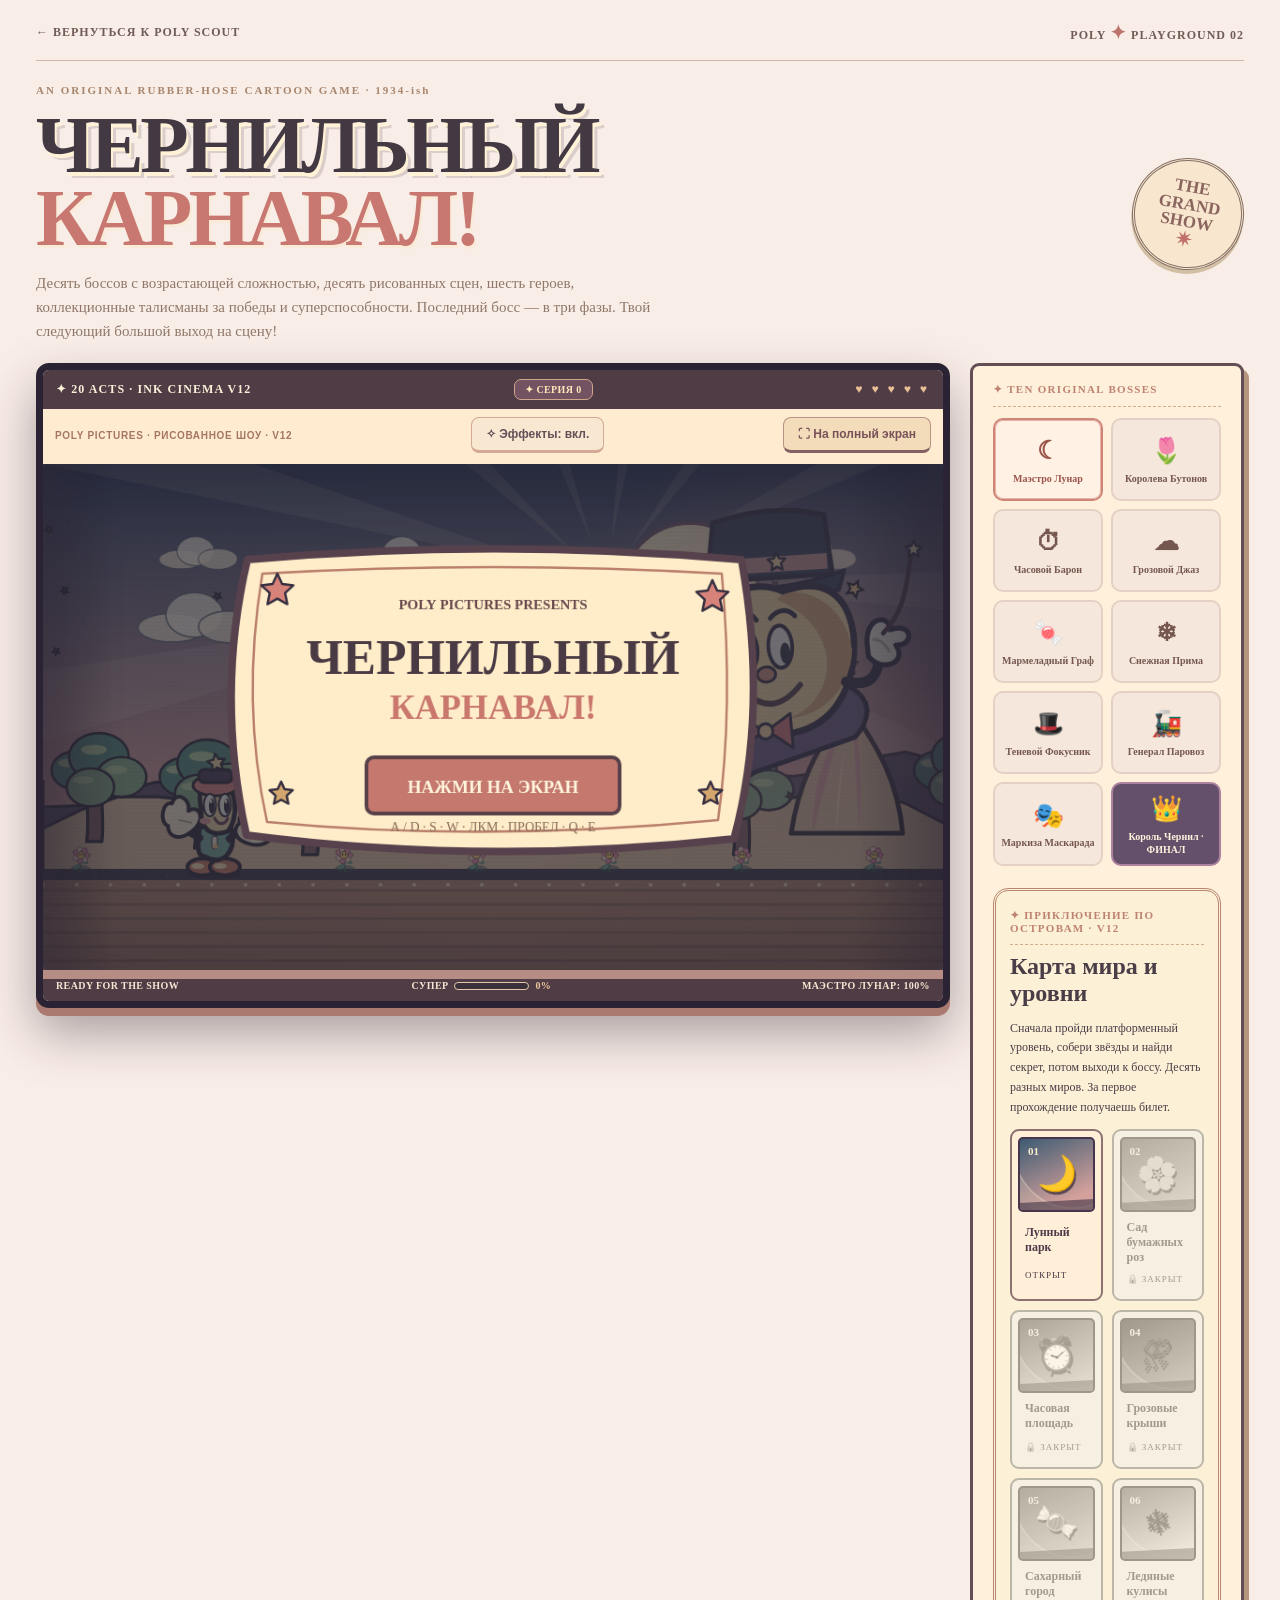
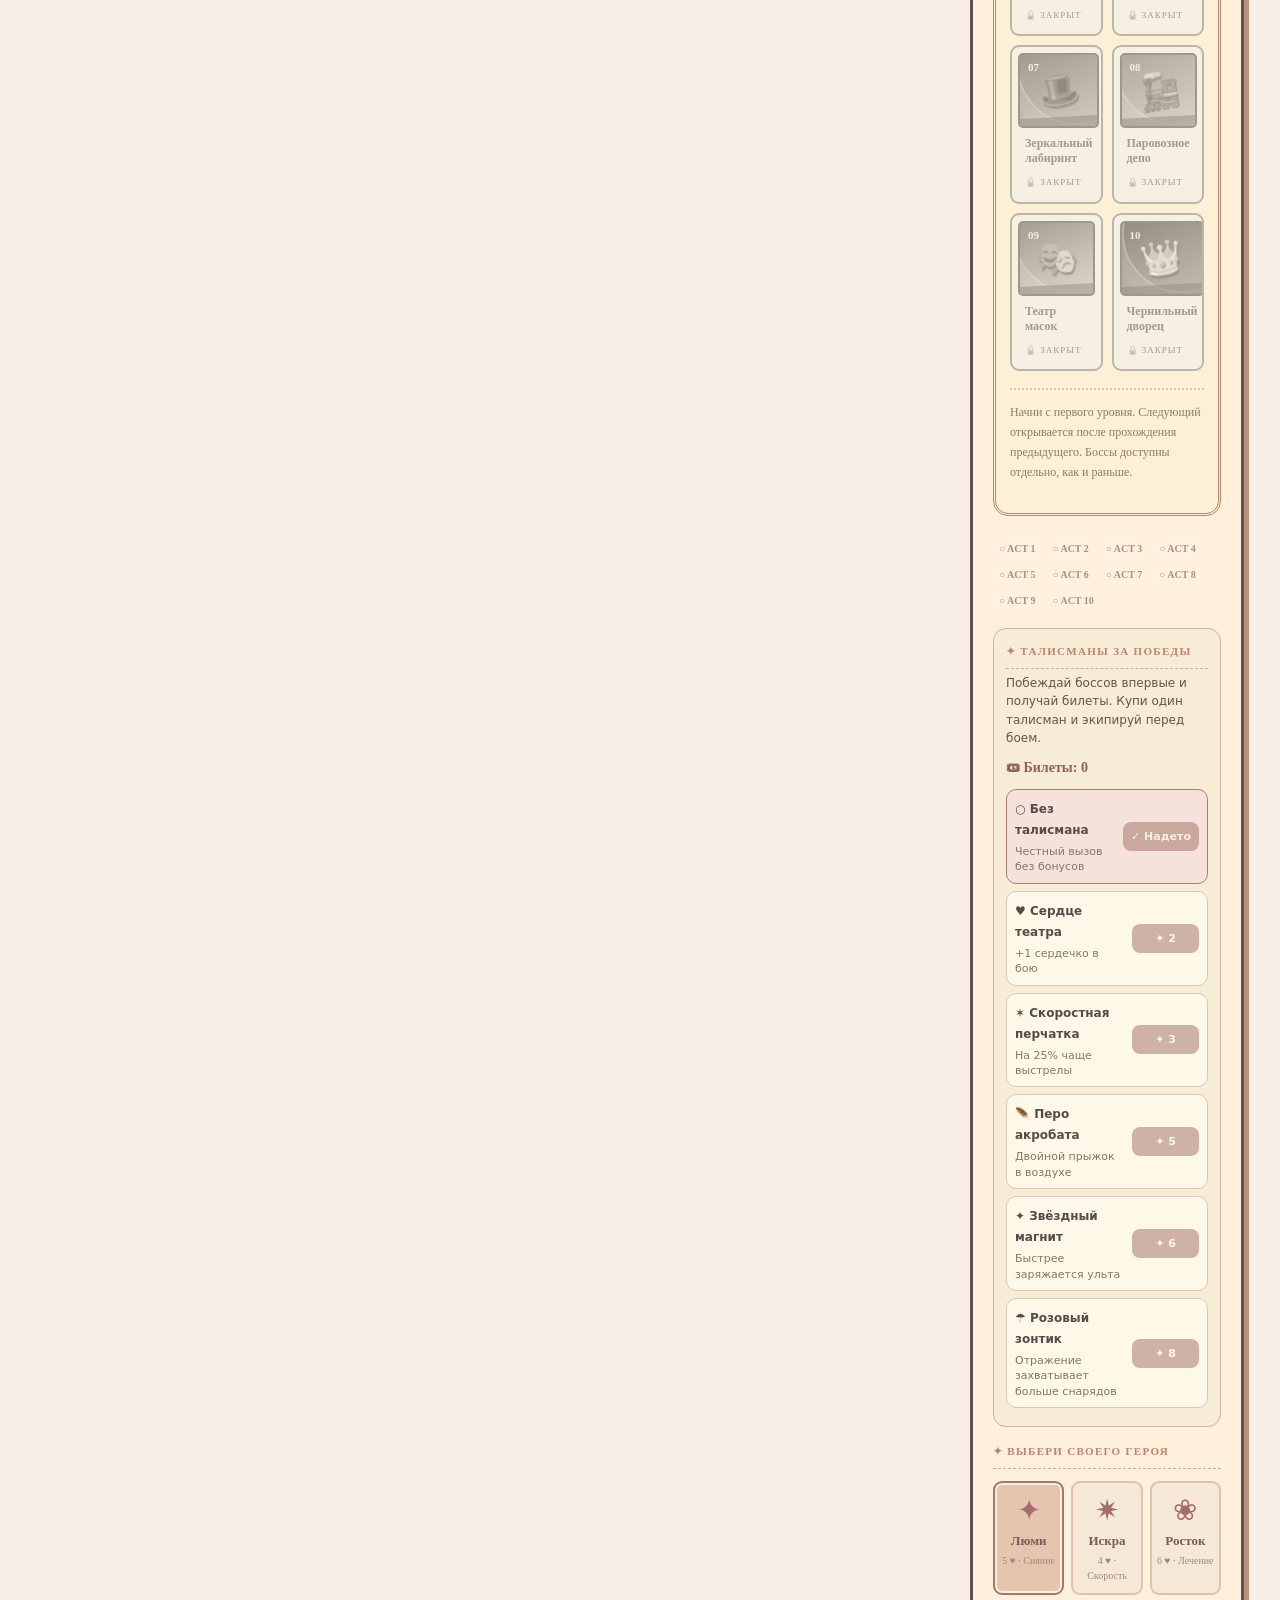
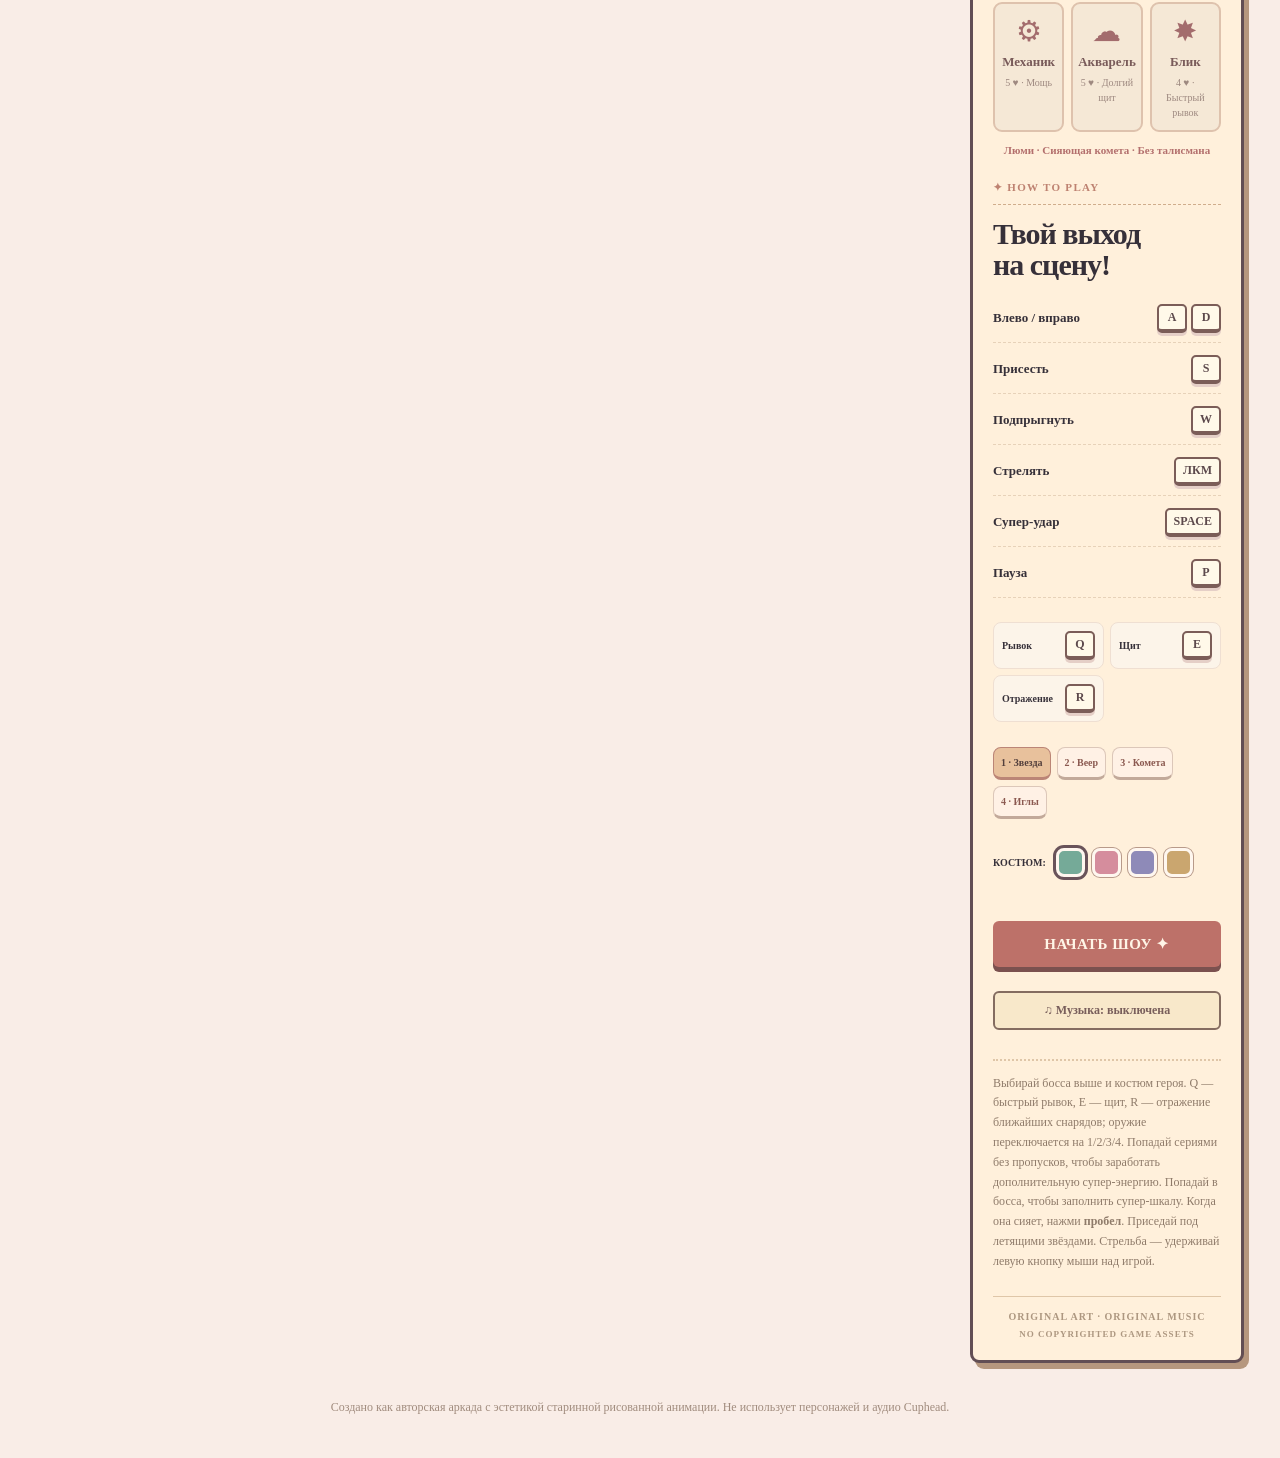
==== commit 369d8c57: "Add files via upload" ====
--- a/games/arcade/index.html
+++ b/games/arcade/index.html
@@ -1,7 +1,7 @@
 <!doctype html><html lang="ru"><head><meta charset="utf-8"><meta name="viewport" content="width=device-width, initial-scale=1"><meta name="theme-color" content="#ead8b7"><title>Чернильный карнавал · POLY PLAYGROUND</title><link rel="stylesheet" href="../games.css"><script src="../audio.js" defer></script><script src="cinema-art.js" defer></script><script src="arcade-v9.js" defer></script><script src="arcade.js" defer></script></head>
 <body class="arcade-page arcade-v4 arcade-v6 arcade-v7 arcade-v8 arcade-v9 arcade-v10 arcade-v12"><div class="game-shell arcade-shell"><header class="game-header"><a href="../../index.html" class="back-link">← ВЕРНУТЬСЯ К POLY SCOUT</a><span class="game-brand">POLY <b>✦</b> PLAYGROUND 02</span></header>
 <div class="arcade-hero"><div><div class="arcade-tagline">AN ORIGINAL RUBBER-HOSE CARTOON GAME · 1934-ish</div><h1>ЧЕРНИЛЬНЫЙ<br><em>КАРНАВАЛ!</em></h1><p>Десять боссов с возрастающей сложностью, десять рисованных сцен, шесть героев, коллекционные талисманы за победы и суперспособности. Последний босс — в три фазы. Твой следующий большой выход на сцену!</p></div><div class="arcade-stamp">THE<br>GRAND<br>SHOW <b>✷</b></div></div>
-<div class="arcade-layout arcade-layout-v4"><div><section class="arcade-screen"><div class="arcade-game-top"><span>✦ 20 ACTS · INK CINEMA V13</span><span id="comboLabel" class="combo-label" aria-live="off">✦ СЕРИЯ 0</span><b id="livesLabel">♥ ♥ ♥ ♥</b></div><div class="screen-tools arcade-tools"><span>POLY PICTURES · РИСОВАННОЕ ШОУ · V13</span><button type="button" id="arcadeMotion" class="fullscreen-btn" aria-pressed="true">✧ Эффекты: вкл.</button><button type="button" id="fullscreenArcade" class="fullscreen-btn">⛶ На полный экран</button></div><div class="arcade-frame"><canvas id="game" width="960" height="540" tabindex="0" aria-label="Аркада: A D — ходить, S — присесть, W — прыгнуть, ЛКМ — выстрел, пробел — ульта"></canvas><div class="arcade-vignette"></div></div><div class="arcade-footer"><span id="actionStatus">READY FOR THE SHOW</span><div class="special-meter"><span>СУПЕР</span><div class="special-track"><div id="specialFill"></div></div><b id="specialLabel">0%</b></div><span id="bossLabel">МАЭСТРО ЛУНАР: 100%</span></div></section><div class="touch-controls" aria-label="Сенсорное управление"><div class="touch-left"><button class="touch-btn" data-key="KeyA" aria-label="Влево">A</button><button class="touch-btn" data-key="KeyD" aria-label="Вправо">D</button><button class="touch-btn" data-key="KeyS" aria-label="Присесть">S</button></div><div class="touch-right"><button class="touch-btn" data-key="KeyW" aria-label="Прыгать">W</button><button class="touch-btn big" data-key="MouseFire" aria-label="Стрелять">✦</button><button class="touch-btn" data-key="Space" aria-label="Ульта">★</button><button class="touch-btn" data-key="KeyQ" aria-label="Рывок">Q</button><button class="touch-btn" data-key="KeyE" aria-label="Щит">E</button><button class="touch-btn" data-key="KeyR" aria-label="Отразить снаряды">R</button></div></div></div>
+<div class="arcade-layout arcade-layout-v4"><div><section class="arcade-screen"><div class="arcade-game-top"><span>✦ 20 ACTS · INK CINEMA V12</span><span id="comboLabel" class="combo-label" aria-live="off">✦ СЕРИЯ 0</span><b id="livesLabel">♥ ♥ ♥ ♥</b></div><div class="screen-tools arcade-tools"><span>POLY PICTURES · РИСОВАННОЕ ШОУ · V12</span><button type="button" id="arcadeMotion" class="fullscreen-btn" aria-pressed="true">✧ Эффекты: вкл.</button><button type="button" id="fullscreenArcade" class="fullscreen-btn">⛶ На полный экран</button></div><div class="arcade-frame"><canvas id="game" width="960" height="540" tabindex="0" aria-label="Аркада: A D — ходить, S — присесть, W — прыгнуть, ЛКМ — выстрел, пробел — ульта"></canvas><div class="arcade-vignette"></div></div><div class="arcade-footer"><span id="actionStatus">READY FOR THE SHOW</span><div class="special-meter"><span>СУПЕР</span><div class="special-track"><div id="specialFill"></div></div><b id="specialLabel">0%</b></div><span id="bossLabel">МАЭСТРО ЛУНАР: 100%</span></div></section><div class="touch-controls" aria-label="Сенсорное управление"><div class="touch-left"><button class="touch-btn" data-key="KeyA" aria-label="Влево">A</button><button class="touch-btn" data-key="KeyD" aria-label="Вправо">D</button><button class="touch-btn" data-key="KeyS" aria-label="Присесть">S</button></div><div class="touch-right"><button class="touch-btn" data-key="KeyW" aria-label="Прыгать">W</button><button class="touch-btn big" data-key="MouseFire" aria-label="Стрелять">✦</button><button class="touch-btn" data-key="Space" aria-label="Ульта">★</button><button class="touch-btn" data-key="KeyQ" aria-label="Рывок">Q</button><button class="touch-btn" data-key="KeyE" aria-label="Щит">E</button><button class="touch-btn" data-key="KeyR" aria-label="Отразить снаряды">R</button></div></div></div>
 <aside class="arcade-side"><div class="arcade-side-cap">✦ TEN ORIGINAL BOSSES</div><div id="bossSelect" class="arcade-boss-picker">
 <button class="boss-pick active" data-boss="0"><span>☾</span>Маэстро Лунар</button>
 <button class="boss-pick" data-boss="1"><span>🌷</span>Королева Бутонов</button>
@@ -11,7 +11,7 @@
 <button class="boss-pick" data-boss="5"><span>❄</span>Снежная Прима</button>
 <button class="boss-pick" data-boss="6"><span>🎩</span>Теневой Фокусник</button>
 <button class="boss-pick" data-boss="7"><span>🚂</span>Генерал Паровоз</button><button class="boss-pick" data-boss="8"><span>🎭</span>Маркиза Маскарада</button><button class="boss-pick final-boss" data-boss="9"><span>👑</span>Король Чернил · ФИНАЛ</button></div>
-<section class="v9-stage-card"><div class="arcade-side-cap">✦ ПРИКЛЮЧЕНИЕ ПО ОСТРОВАМ · V13</div><h3>Карта мира и уровни</h3><p>Сначала пройди платформенный уровень, собери звёзды и найди секрет, потом выходи к боссу. Десять разных миров. За первое прохождение получаешь билет.</p><div id="v9LevelMap" class="v9-level-map"></div><p class="arcade-note">Начни с первого уровня. Следующий открывается после прохождения предыдущего. Боссы доступны отдельно, как и раньше.</p></section><div id="bossProgress" class="boss-progress"></div><section class="charm-shop-card"><div class="arcade-side-cap">✦ ТАЛИСМАНЫ ЗА ПОБЕДЫ</div><p>Побеждай боссов впервые и получай билеты. Купи один талисман и экипируй перед боем.</p><strong class="charm-tickets">🎟 Билеты: <span id="ticketsLabel">0</span></strong><div id="charmShop" class="charm-list"></div></section>
+<section class="v9-stage-card"><div class="arcade-side-cap">✦ ПРИКЛЮЧЕНИЕ ПО ОСТРОВАМ · V12</div><h3>Карта мира и уровни</h3><p>Сначала пройди платформенный уровень, собери звёзды и найди секрет, потом выходи к боссу. Десять разных миров. За первое прохождение получаешь билет.</p><div id="v9LevelMap" class="v9-level-map"></div><p class="arcade-note">Начни с первого уровня. Следующий открывается после прохождения предыдущего. Боссы доступны отдельно, как и раньше.</p></section><div id="bossProgress" class="boss-progress"></div><section class="charm-shop-card"><div class="arcade-side-cap">✦ ТАЛИСМАНЫ ЗА ПОБЕДЫ</div><p>Побеждай боссов впервые и получай билеты. Купи один талисман и экипируй перед боем.</p><strong class="charm-tickets">🎟 Билеты: <span id="ticketsLabel">0</span></strong><div id="charmShop" class="charm-list"></div></section>
 <div class="arcade-side-cap" style="margin-top:18px">✦ ВЫБЕРИ СВОЕГО ГЕРОЯ</div>
 <div class="hero-roster" id="heroRoster">
 <button data-hero="0" class="hero-pick active"><span>✦</span><b>Люми</b><small>5 ♥ · Сияние</small></button>
